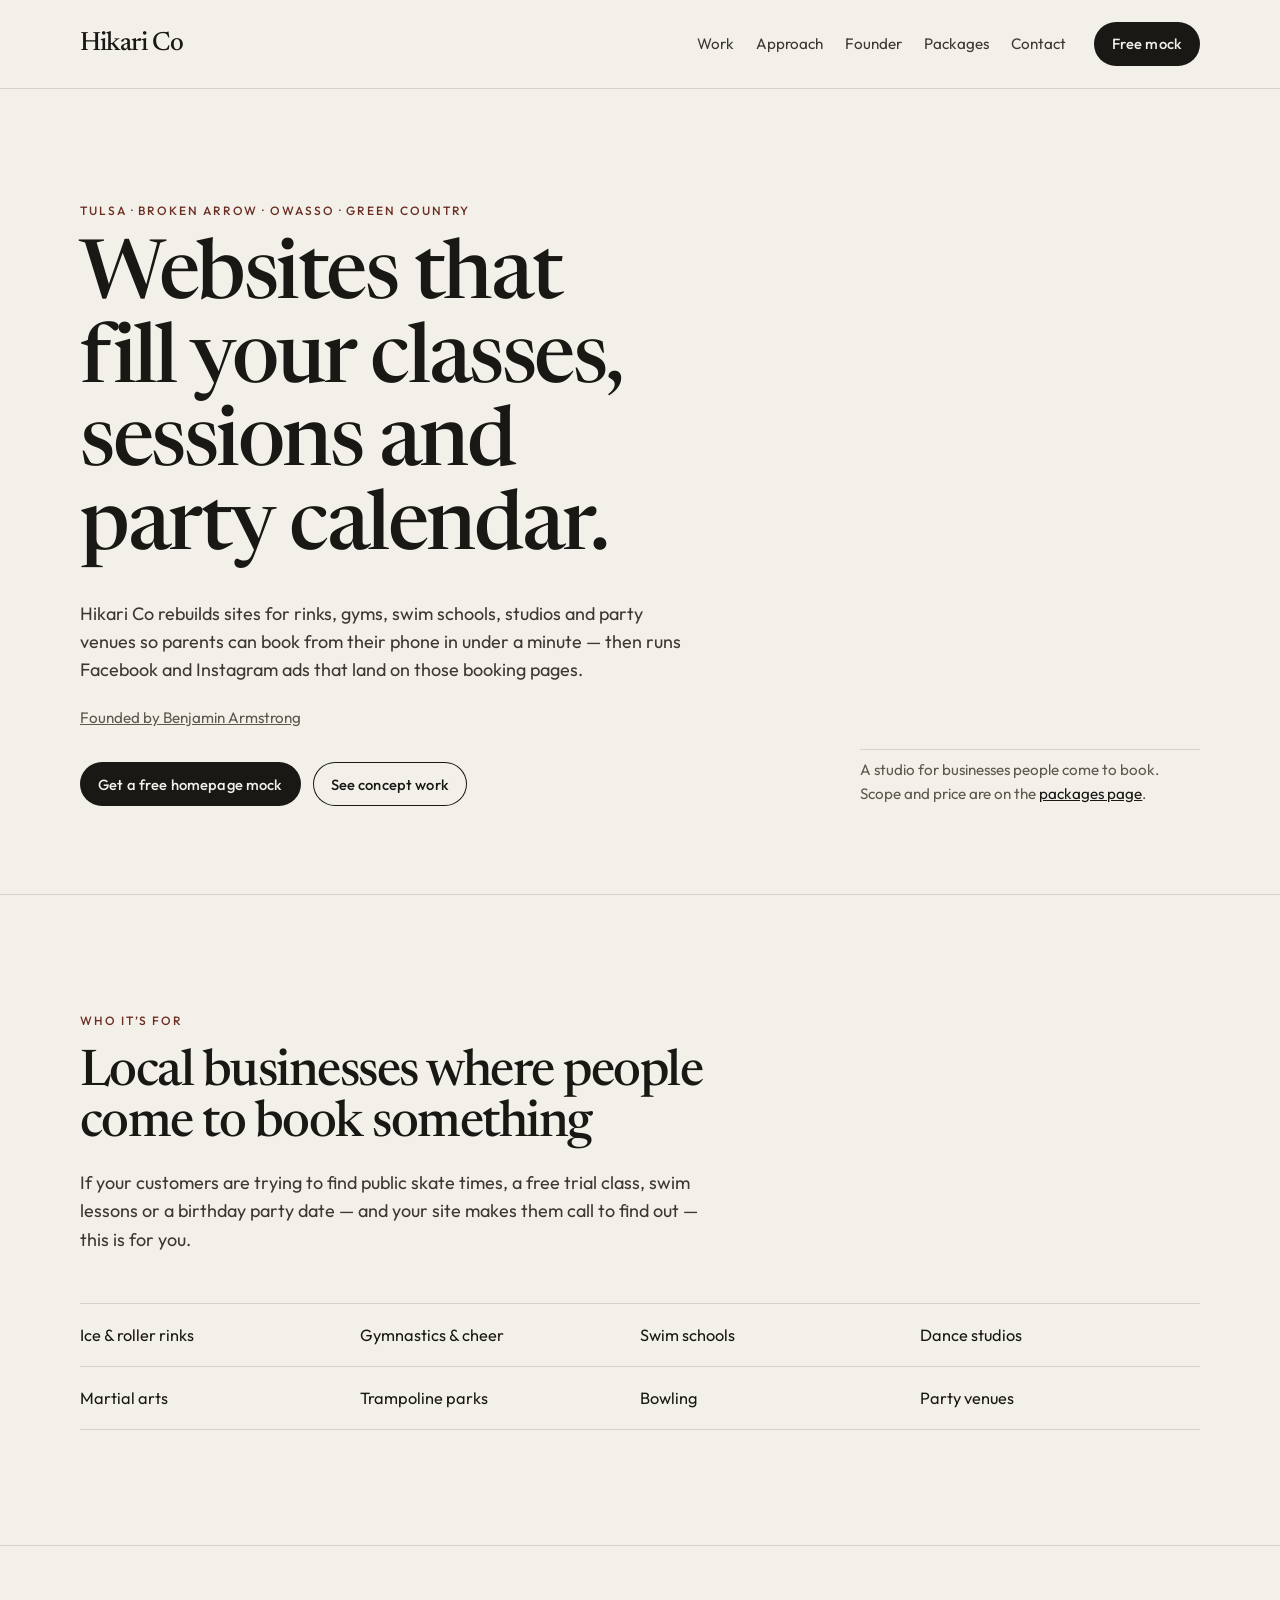
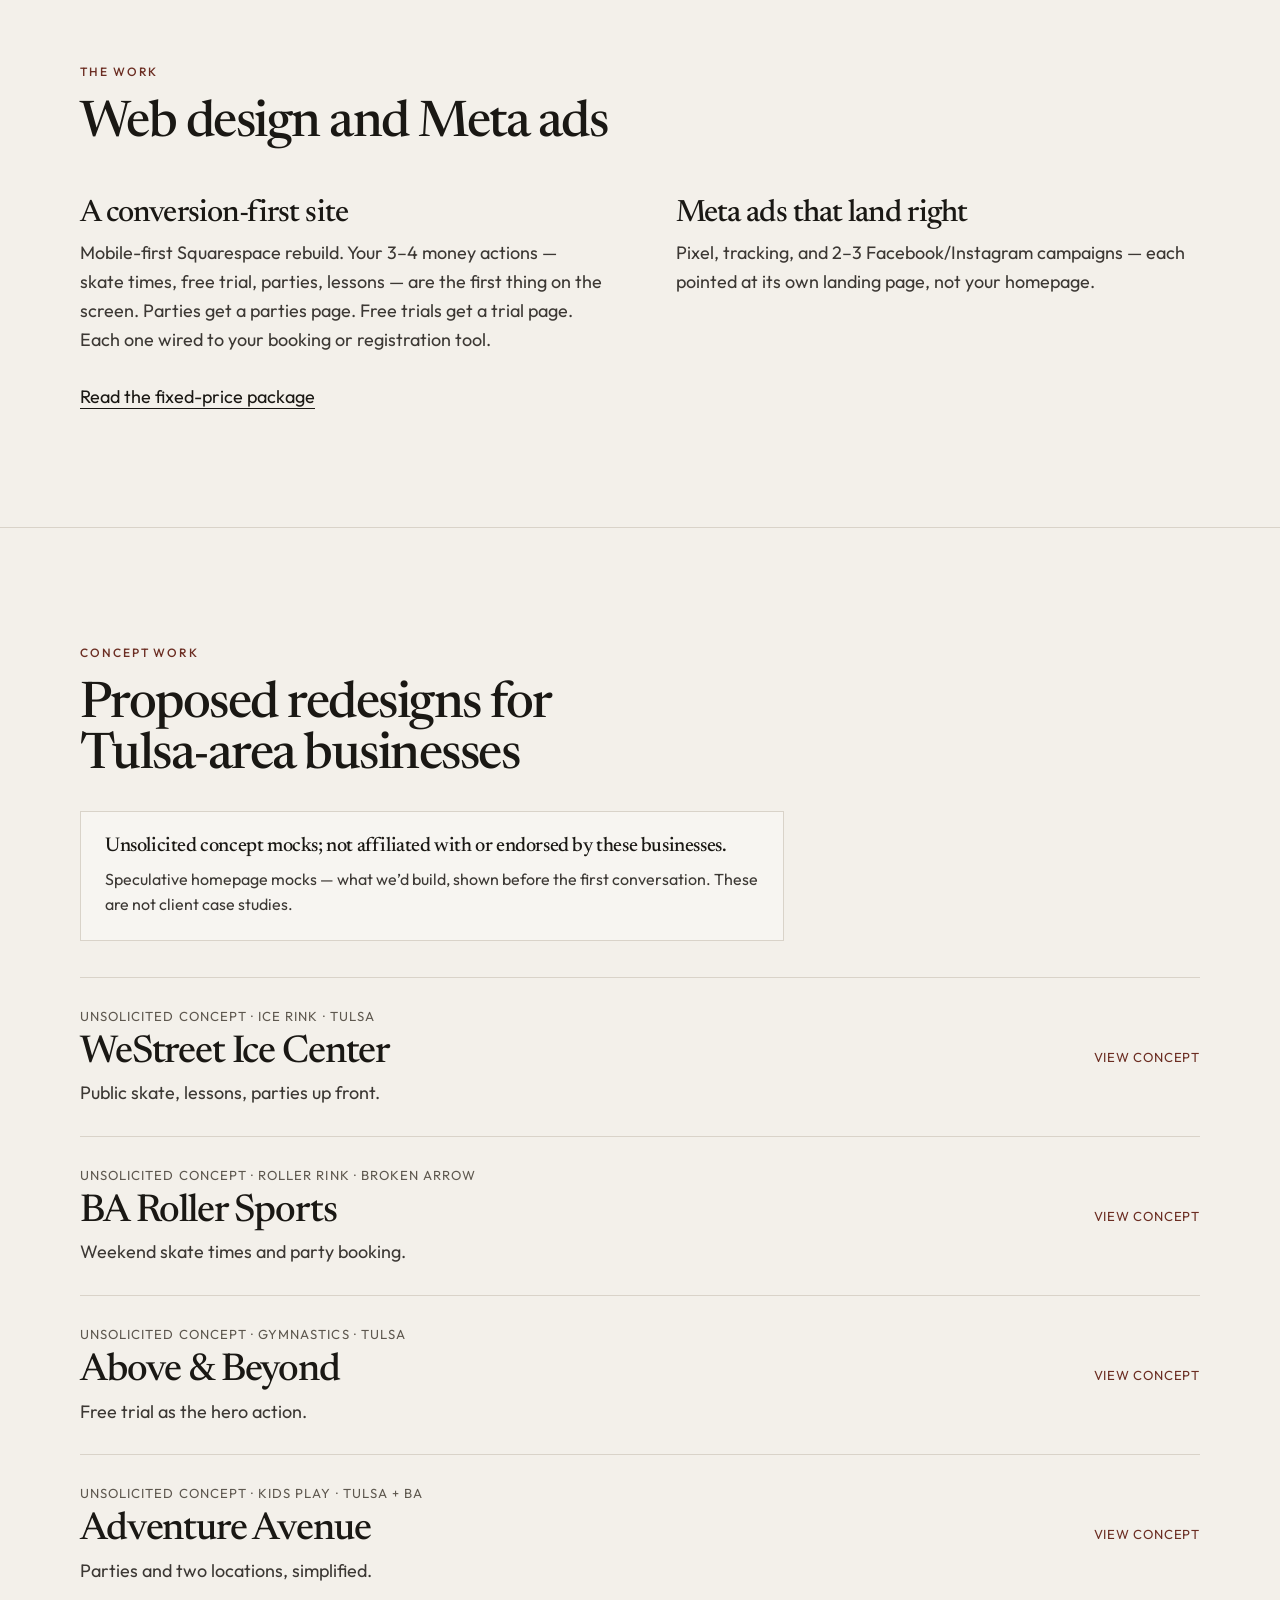
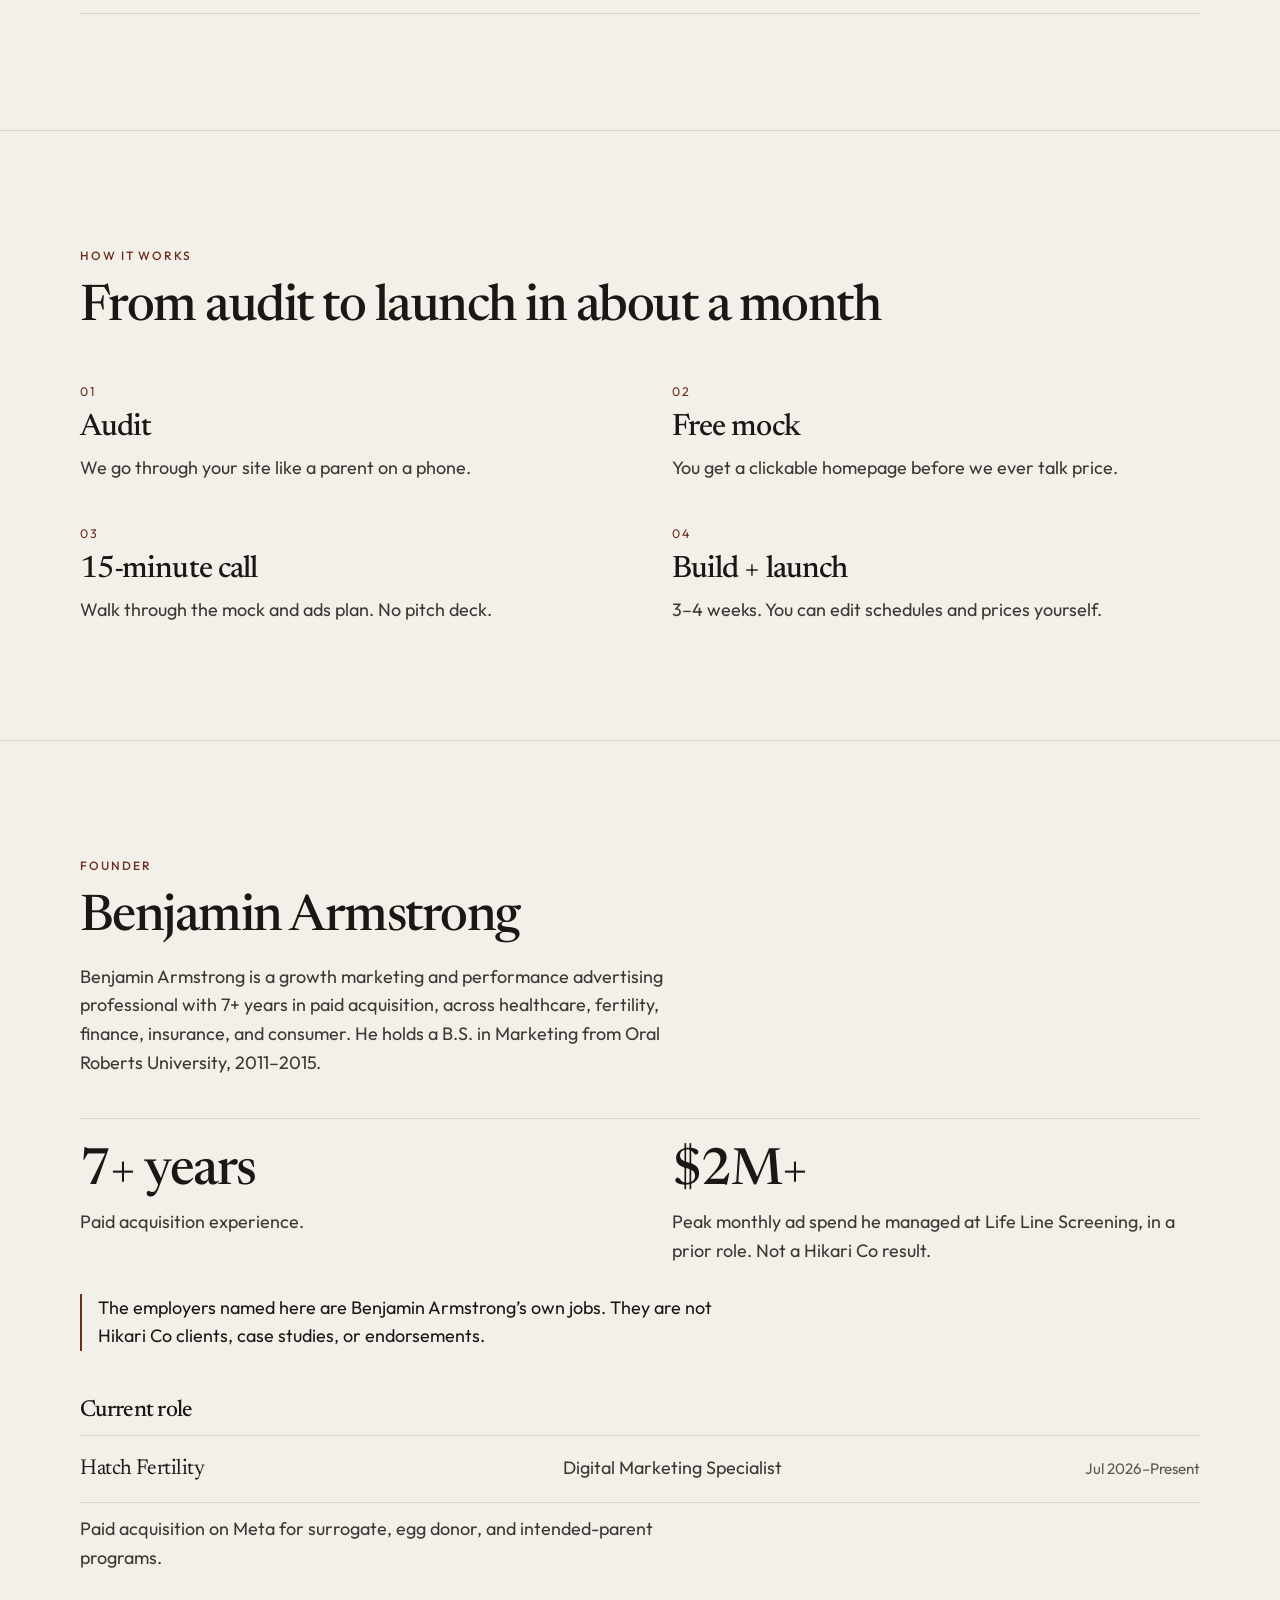
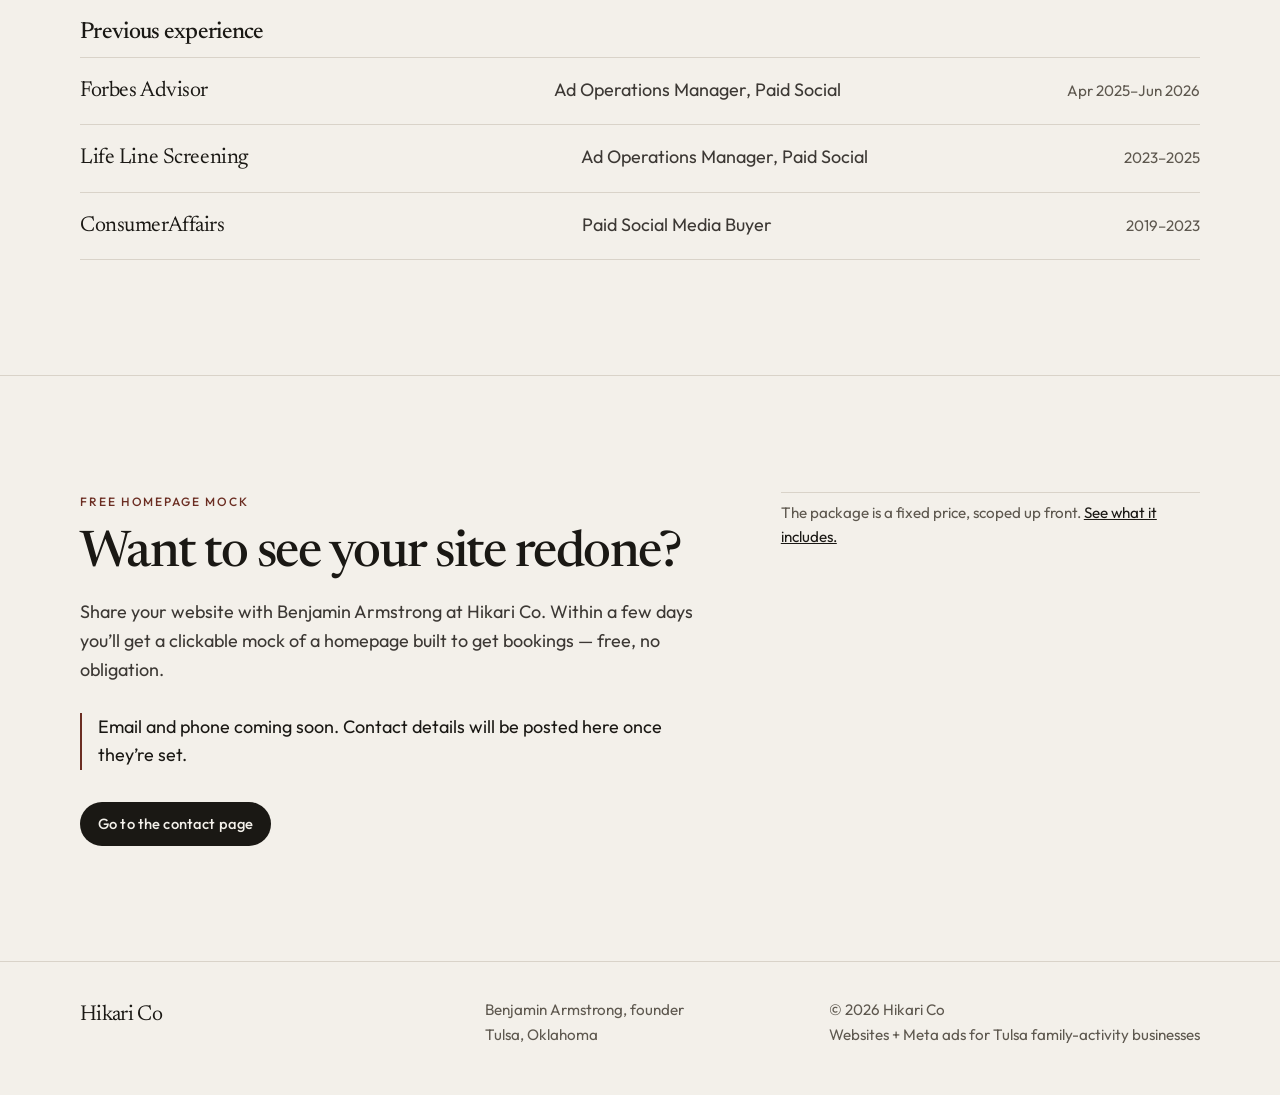
==== index.html @ 86a5db66 "Add a short founder background from Benjamin Armstrong’s own jobs. Show 7+ years in paid acquisition" ====
<!DOCTYPE html>
<html lang="en">
<head>
  <meta charset="utf-8">
  <meta name="viewport" content="width=device-width, initial-scale=1">
  <title>Hikari Co — Websites + Meta ads for Tulsa family-activity businesses</title>
  <meta name="description" content="Hikari Co is Benjamin Armstrong’s Tulsa studio for websites and Meta ads. Booking-first sites for rinks, gyms, studios and party venues, and the campaigns that land on them.">
  <link rel="icon" href="/favicon.svg" type="image/svg+xml">
  <link rel="preconnect" href="https://fonts.googleapis.com">
  <link rel="preconnect" href="https://fonts.gstatic.com" crossorigin>
  <link href="https://fonts.googleapis.com/css2?family=Newsreader:opsz,wght@6..72,500;6..72,600&family=Outfit:wght@400;500&display=swap" rel="stylesheet">
  <link rel="stylesheet" href="/styles.css">
</head>
<body>
  <a class="skip" href="#main">Skip to content</a>
  <header class="site-header">
    <div class="wrap header-bar">
      <a class="wordmark" href="/">Hikari Co</a>
      <nav class="nav" aria-label="Primary">
        <a href="/#work">Work</a>
        <a href="/#approach">Approach</a>
        <a href="/#founder">Founder</a>
        <a href="/packages/">Packages</a>
        <a href="/contact/">Contact</a>
      </nav>
      <a class="btn" href="/contact/">Free mock</a>
    </div>
  </header>
  <main id="main" tabindex="-1">
    <section class="hero">
      <div class="wrap hero-grid">
        <div>
          <p class="eyebrow">Tulsa · Broken Arrow · Owasso · Green Country</p>
          <h1>Websites that fill your classes, sessions and party calendar.</h1>
          <p class="lede">Hikari Co rebuilds sites for rinks, gyms, swim schools, studios and party venues so parents can book from their phone in under a minute — then runs Facebook and Instagram ads that land on those booking pages.</p>
          <p class="by"><a href="#founder">Founded by Benjamin Armstrong</a></p>
          <div class="actions">
            <a class="btn" href="/contact/">Get a free homepage mock</a>
            <a class="btn quiet" href="#work">See concept work</a>
          </div>
        </div>
        <p class="side-note">A studio for businesses people come to book. Scope and price are on the <a href="/packages/">packages page</a>.</p>
      </div>
    </section>

    <section class="block" aria-labelledby="who-title">
      <div class="wrap">
        <p class="eyebrow">Who it’s for</p>
        <h2 id="who-title">Local businesses where people come to book something</h2>
        <p class="intro">If your customers are trying to find public skate times, a free trial class, swim lessons or a birthday party date — and your site makes them call to find out — this is for you.</p>
        <ul class="places">
          <li>Ice &amp; roller rinks</li>
          <li>Gymnastics &amp; cheer</li>
          <li>Swim schools</li>
          <li>Dance studios</li>
          <li>Martial arts</li>
          <li>Trampoline parks</li>
          <li>Bowling</li>
          <li>Party venues</li>
        </ul>
      </div>
    </section>

    <section class="block" aria-labelledby="practice-title">
      <div class="wrap">
        <p class="eyebrow">The work</p>
        <h2 id="practice-title">Web design and Meta ads</h2>
        <div class="pair">
          <article>
            <h3>A conversion-first site</h3>
            <p>Mobile-first Squarespace rebuild. Your 3–4 money actions — skate times, free trial, parties, lessons — are the first thing on the screen. Parties get a parties page. Free trials get a trial page. Each one wired to your booking or registration tool.</p>
          </article>
          <article>
            <h3>Meta ads that land right</h3>
            <p>Pixel, tracking, and 2–3 Facebook/Instagram campaigns — each pointed at its own landing page, not your homepage.</p>
          </article>
        </div>
        <a class="text-link" href="/packages/">Read the fixed-price package</a>
      </div>
    </section>

    <section class="block" id="work" aria-labelledby="work-title">
      <div class="wrap">
        <p class="eyebrow">Concept work</p>
        <h2 id="work-title">Proposed redesigns for Tulsa-area businesses</h2>
        <div class="disclaimer">
          <strong>Unsolicited concept mocks; not affiliated with or endorsed by these businesses.</strong>
          Speculative homepage mocks — what we’d build, shown before the first conversation. These are not client case studies.
        </div>
        <ul class="work-list">
          <li>
            <a class="work-row" href="https://westreet-ice-mock.deed.page/" target="_blank" rel="noopener noreferrer">
              <span class="work-kicker">Unsolicited concept · Ice rink · Tulsa</span>
              <span class="work-name">WeStreet Ice Center</span>
              <span class="work-desc">Public skate, lessons, parties up front.</span>
              <span class="work-go">View concept <span class="sr-only">(opens in a new tab)</span></span>
            </a>
          </li>
          <li>
            <a class="work-row" href="https://tulsa-ba-roller-sports-mock.deed.page/" target="_blank" rel="noopener noreferrer">
              <span class="work-kicker">Unsolicited concept · Roller rink · Broken Arrow</span>
              <span class="work-name">BA Roller Sports</span>
              <span class="work-desc">Weekend skate times and party booking.</span>
              <span class="work-go">View concept <span class="sr-only">(opens in a new tab)</span></span>
            </a>
          </li>
          <li>
            <a class="work-row" href="https://tulsa-above-beyond-gym-mock.deed.page/" target="_blank" rel="noopener noreferrer">
              <span class="work-kicker">Unsolicited concept · Gymnastics · Tulsa</span>
              <span class="work-name">Above &amp; Beyond</span>
              <span class="work-desc">Free trial as the hero action.</span>
              <span class="work-go">View concept <span class="sr-only">(opens in a new tab)</span></span>
            </a>
          </li>
          <li>
            <a class="work-row" href="https://tulsa-adventure-avenue-mock.deed.page/" target="_blank" rel="noopener noreferrer">
              <span class="work-kicker">Unsolicited concept · Kids play · Tulsa + BA</span>
              <span class="work-name">Adventure Avenue</span>
              <span class="work-desc">Parties and two locations, simplified.</span>
              <span class="work-go">View concept <span class="sr-only">(opens in a new tab)</span></span>
            </a>
          </li>
        </ul>
      </div>
    </section>

    <section class="block" id="approach" aria-labelledby="approach-title">
      <div class="wrap">
        <p class="eyebrow">How it works</p>
        <h2 id="approach-title">From audit to launch in about a month</h2>
        <ol class="steps">
          <li>
            <span class="num">01</span>
            <h3>Audit</h3>
            <p>We go through your site like a parent on a phone.</p>
          </li>
          <li>
            <span class="num">02</span>
            <h3>Free mock</h3>
            <p>You get a clickable homepage before we ever talk price.</p>
          </li>
          <li>
            <span class="num">03</span>
            <h3>15-minute call</h3>
            <p>Walk through the mock and ads plan. No pitch deck.</p>
          </li>
          <li>
            <span class="num">04</span>
            <h3>Build + launch</h3>
            <p>3–4 weeks. You can edit schedules and prices yourself.</p>
          </li>
        </ol>
      </div>
    </section>

    <section class="block" id="founder" aria-labelledby="founder-title">
      <div class="wrap">
        <p class="eyebrow">Founder</p>
        <h2 id="founder-title">Benjamin Armstrong</h2>
        <p class="intro">Benjamin Armstrong is a growth marketing and performance advertising professional with 7+ years in paid acquisition, across healthcare, fertility, finance, insurance, and consumer. He holds a B.S. in Marketing from Oral Roberts University, 2011–2015.</p>
        <ul class="creds">
          <li>
            <strong>7+ years</strong>
            <span>Paid acquisition experience.</span>
          </li>
          <li>
            <strong>$2M+</strong>
            <span>Peak monthly ad spend he managed at Life Line Screening, in a prior role. Not a Hikari Co result.</span>
          </li>
        </ul>
        <p class="note">The employers named here are Benjamin Armstrong’s own jobs. They are not Hikari Co clients, case studies, or endorsements.</p>

        <div class="role-group">
          <h3>Current role</h3>
          <ul class="roles">
            <li>
              <p class="role-org">Hatch Fertility</p>
              <p class="role-title">Digital Marketing Specialist</p>
              <p class="when">Jul 2026–Present</p>
            </li>
          </ul>
          <p class="role-scope">Paid acquisition on Meta for surrogate, egg donor, and intended-parent programs.</p>
        </div>

        <div class="role-group">
          <h3>Previous experience</h3>
          <ul class="roles">
            <li>
              <p class="role-org">Forbes Advisor</p>
              <p class="role-title">Ad Operations Manager, Paid Social</p>
              <p class="when">Apr 2025–Jun 2026</p>
            </li>
            <li>
              <p class="role-org">Life Line Screening</p>
              <p class="role-title">Ad Operations Manager, Paid Social</p>
              <p class="when">2023–2025</p>
            </li>
            <li>
              <p class="role-org">ConsumerAffairs</p>
              <p class="role-title">Paid Social Media Buyer</p>
              <p class="when">2019–2023</p>
            </li>
          </ul>
        </div>
      </div>
    </section>

    <section class="block" id="contact" aria-labelledby="contact-title">
      <div class="wrap close-grid">
        <div>
          <p class="eyebrow">Free homepage mock</p>
          <h2 id="contact-title">Want to see your site redone?</h2>
          <p class="intro">Share your website with Benjamin Armstrong at Hikari Co. Within a few days you’ll get a clickable mock of a homepage built to get bookings — free, no obligation.</p>
          <p class="note">Email and phone coming soon. Contact details will be posted here once they’re set.</p>
          <div class="actions">
            <a class="btn" href="/contact/">Go to the contact page</a>
          </div>
        </div>
        <p class="side-note">The package is a fixed price, scoped up front. <a href="/packages/">See what it includes.</a></p>
      </div>
    </section>
  </main>
  <footer class="site-footer">
    <div class="wrap footer-grid">
      <p class="footer-name">Hikari Co</p>
      <p>Benjamin Armstrong, founder<br>Tulsa, Oklahoma</p>
      <p>© 2026 Hikari Co<br>Websites + Meta ads for Tulsa family-activity businesses</p>
    </div>
  </footer>
</body>
</html>
---- styles.css ----
/* Hikari Co — static studio site. Restrained type, paper, and ink. */

:root {
  --paper: #f3f0ea;
  --paper-2: #f7f5f1;
  --ink: #1a1814;
  --soft: #3c3834;
  --mute: #5e584f;
  --line: #d9d3c9;
  --accent: #6b2d22;
  --serif: "Newsreader", "Iowan Old Style", "Palatino Linotype", Palatino, Georgia, serif;
  --sans: "Outfit", "Avenir Next", "Segoe UI", sans-serif;
  --header: 7.5rem;
}

*,
*::before,
*::after {
  box-sizing: border-box;
}

html {
  scroll-behavior: smooth;
}

body {
  margin: 0;
  background: var(--paper);
  color: var(--ink);
  font-family: var(--sans);
  font-size: 18px;
  line-height: 1.6;
  font-weight: 400;
  text-rendering: optimizeLegibility;
  overflow-x: clip;
}

img {
  max-width: 100%;
}

a {
  color: inherit;
}

:focus {
  outline: none;
}

:focus-visible {
  outline: 2px solid var(--accent);
  outline-offset: 3px;
}

::selection {
  background: #e6d5cc;
  color: var(--ink);
}

.skip {
  position: absolute;
  left: 16px;
  top: -48px;
  z-index: 20;
  background: var(--ink);
  color: var(--paper);
  padding: 8px 12px;
  text-decoration: none;
}

.skip:focus {
  top: 12px;
}

.wrap {
  width: min(1120px, calc(100% - 48px));
  margin-inline: auto;
}

.site-header {
  position: sticky;
  top: 0;
  z-index: 5;
  background: var(--paper);
  border-bottom: 1px solid var(--line);
}

.header-bar {
  display: grid;
  grid-template-columns: 1fr auto;
  grid-template-areas:
    "mark cta"
    "nav nav";
  gap: 14px 20px;
  align-items: center;
  min-height: 4.5rem;
  padding-block: 18px 16px;
}

.wordmark {
  grid-area: mark;
  font-family: var(--serif);
  font-size: 1.65rem;
  font-weight: 500;
  letter-spacing: -0.03em;
  line-height: 1;
  text-decoration: none;
  justify-self: start;
}

.nav {
  grid-area: nav;
  display: flex;
  flex-wrap: wrap;
  gap: 8px 22px;
}

.nav a {
  text-decoration: none;
  font-size: 0.95rem;
  color: var(--soft);
}

.nav a:hover,
.nav a[aria-current="page"] {
  color: var(--ink);
}

.nav a[aria-current="page"] {
  text-decoration: underline;
  text-underline-offset: 0.35em;
  text-decoration-thickness: 1px;
}

.header-bar .btn {
  grid-area: cta;
  justify-self: end;
}

.btn {
  display: inline-flex;
  align-items: center;
  justify-content: center;
  min-height: 44px;
  padding: 0 18px;
  background: var(--ink);
  color: var(--paper);
  text-decoration: none;
  border-radius: 999px;
  font-size: 0.92rem;
  font-weight: 500;
  letter-spacing: 0.01em;
  transition: background-color 180ms ease, transform 180ms ease;
}

.btn:hover {
  background: #2c2824;
}

.btn.quiet {
  background: transparent;
  color: var(--ink);
  box-shadow: inset 0 0 0 1px var(--ink);
}

.btn.quiet:hover {
  background: rgba(26, 24, 20, 0.04);
}

.hero {
  padding-block: clamp(64px, 9vw, 112px) clamp(56px, 7vw, 88px);
}

.hero-grid {
  display: grid;
  grid-template-columns: minmax(0, 1.45fr) minmax(240px, 0.7fr);
  gap: clamp(36px, 6vw, 88px);
  align-items: end;
}

.eyebrow {
  margin: 0 0 18px;
  font-size: 0.75rem;
  font-weight: 500;
  letter-spacing: 0.16em;
  text-transform: uppercase;
  color: var(--accent);
}

h1,
h2,
h3 {
  font-family: var(--serif);
  font-weight: 500;
  letter-spacing: -0.03em;
  line-height: 1.02;
  text-wrap: balance;
  margin: 0;
}

h1 {
  font-size: clamp(2.6rem, 6.4vw, 5.15rem);
  max-width: 11em;
}

h2 {
  font-size: clamp(2rem, 4vw, 3.15rem);
  max-width: 16em;
}

h3 {
  font-size: clamp(1.55rem, 2.4vw, 2rem);
  margin-bottom: 10px;
}

.lede,
.dek {
  max-width: 38rem;
  color: var(--soft);
  font-size: 1.125rem;
  line-height: 1.55;
}

.lede {
  margin: 28px 0 0;
}

.by {
  margin: 22px 0 0;
  color: var(--mute);
  font-size: 0.95rem;
}

.actions {
  display: flex;
  flex-wrap: wrap;
  gap: 12px;
  margin-top: 32px;
}

.side-note {
  margin: 0;
  padding-top: 8px;
  border-top: 1px solid var(--line);
  color: var(--mute);
  font-size: 0.95rem;
}

.side-note a {
  color: var(--ink);
}

.block {
  padding-block: clamp(72px, 9vw, 120px);
  border-top: 1px solid var(--line);
}

.intro {
  max-width: 40rem;
  margin-top: 18px;
  color: var(--soft);
}

.places {
  list-style: none;
  padding: 0;
  margin: 48px 0 0;
  display: grid;
  grid-template-columns: repeat(4, minmax(0, 1fr));
  border-top: 1px solid var(--line);
}

.places li {
  margin: 0;
  padding: 18px 20px 18px 0;
  border-bottom: 1px solid var(--line);
  font-size: 1.02rem;
}

.pair {
  display: grid;
  grid-template-columns: 1fr 1fr;
  gap: 48px 72px;
  margin-top: 48px;
}

.pair p,
.steps p,
.scope p,
.work-desc {
  margin: 0;
  color: var(--soft);
  max-width: 38rem;
}

.text-link {
  display: inline-block;
  margin-top: 28px;
  color: var(--ink);
  text-underline-offset: 0.28em;
}

.disclaimer {
  margin: 28px 0 8px;
  padding: 22px 24px;
  max-width: 44rem;
  background: var(--paper-2);
  border: 1px solid var(--line);
  color: var(--soft);
  font-size: 1rem;
}

.disclaimer strong {
  display: block;
  margin-bottom: 8px;
  color: var(--ink);
  font-weight: 500;
  font-family: var(--serif);
  font-size: 1.25rem;
  letter-spacing: -0.02em;
  line-height: 1.25;
}

.work-list {
  list-style: none;
  padding: 0;
  margin: 36px 0 0;
}

.work-row {
  display: grid;
  grid-template-columns: minmax(0, 1fr) auto;
  gap: 6px 32px;
  padding: 28px 0;
  border-top: 1px solid var(--line);
  text-decoration: none;
  color: inherit;
  transition: background-color 180ms ease;
}

.work-list li:last-child .work-row {
  border-bottom: 1px solid var(--line);
}

.work-kicker,
.work-go {
  font-size: 0.82rem;
  letter-spacing: 0.08em;
  text-transform: uppercase;
  color: var(--mute);
}

.work-name {
  font-family: var(--serif);
  font-size: clamp(1.8rem, 3vw, 2.6rem);
  font-weight: 500;
  letter-spacing: -0.03em;
  line-height: 1.05;
  color: var(--ink);
}

.work-desc {
  grid-column: 1;
}

.work-go {
  grid-column: 2;
  grid-row: 1 / span 3;
  align-self: center;
  color: var(--accent);
  letter-spacing: 0.06em;
  transition: transform 180ms ease;
}

.work-row:hover .work-go {
  transform: translateX(4px);
}

.steps,
.scope {
  list-style: none;
  padding: 0;
  margin: 48px 0 0;
}

.steps {
  display: grid;
  grid-template-columns: 1fr 1fr;
  gap: 42px 64px;
}

.num {
  display: block;
  margin-bottom: 10px;
  font-size: 0.78rem;
  letter-spacing: 0.14em;
  color: var(--accent);
}

.close-grid,
.split {
  display: grid;
  grid-template-columns: minmax(0, 1.2fr) minmax(240px, 0.8fr);
  gap: 40px 72px;
  align-items: start;
}

.note {
  margin: 28px 0 0;
  padding-left: 16px;
  border-left: 2px solid var(--accent);
  max-width: 40rem;
  color: var(--ink);
}

.creds {
  list-style: none;
  display: grid;
  grid-template-columns: 1fr 1fr;
  gap: 28px 64px;
  margin: 40px 0 0;
  padding: 28px 0 0;
  border-top: 1px solid var(--line);
}

.creds strong {
  display: block;
  font-family: var(--serif);
  font-weight: 500;
  font-size: clamp(2.4rem, 4vw, 3.4rem);
  letter-spacing: -0.03em;
  line-height: 1;
}

.creds span {
  display: block;
  margin-top: 10px;
  max-width: 34rem;
  color: var(--soft);
}

.role-group {
  margin-top: 48px;
}

.role-group h3 {
  font-size: 1.45rem;
}

.roles {
  list-style: none;
  margin: 12px 0 0;
  padding: 0;
}

.roles li {
  display: grid;
  grid-template-columns: minmax(0, 1.15fr) minmax(0, 1.25fr) auto;
  gap: 4px 28px;
  align-items: baseline;
  padding: 16px 0;
  border-bottom: 1px solid var(--line);
}

.roles li:first-child {
  border-top: 1px solid var(--line);
}

.role-org,
.role-title,
.when,
.role-scope {
  margin: 0;
}

.role-org {
  font-family: var(--serif);
  font-size: 1.35rem;
  letter-spacing: -0.02em;
}

.role-title {
  color: var(--soft);
}

.when {
  color: var(--mute);
  font-size: 0.95rem;
  text-align: right;
}

.role-scope {
  margin-top: 12px;
  max-width: 40rem;
  color: var(--soft);
}

.price {
  margin: 28px 0 0;
  font-family: var(--serif);
  font-weight: 500;
  font-size: clamp(2.35rem, 6.5vw, 4.75rem);
  letter-spacing: -0.045em;
  line-height: 0.95;
}

.price-follow {
  margin-top: 36px;
}

.included {
  list-style: none;
  padding: 0;
  margin: 8px 0 0;
  border-top: 1px solid var(--line);
}

.included li {
  padding: 16px 0;
  border-bottom: 1px solid var(--line);
  color: var(--soft);
}

.scope li + li {
  margin-top: 36px;
  padding-top: 36px;
  border-top: 1px solid var(--line);
}

.next-links {
  list-style: none;
  padding: 0;
  margin: 12px 0 0;
  border-top: 1px solid var(--line);
}

.next-links a {
  display: flex;
  justify-content: space-between;
  gap: 16px;
  padding: 18px 0;
  border-bottom: 1px solid var(--line);
  text-decoration: none;
  font-family: var(--serif);
  font-size: 1.45rem;
  letter-spacing: -0.02em;
}

.next-links a span {
  font-family: var(--sans);
  font-size: 0.78rem;
  letter-spacing: 0.12em;
  text-transform: uppercase;
  color: var(--accent);
  align-self: center;
}

.site-footer {
  border-top: 1px solid var(--line);
  padding-block: 36px 48px;
  color: var(--mute);
  font-size: 0.95rem;
}

.footer-grid {
  display: grid;
  grid-template-columns: 1.2fr 1fr auto;
  gap: 24px 40px;
  align-items: start;
}

.footer-grid p {
  margin: 0;
}

.footer-name {
  font-family: var(--serif);
  color: var(--ink);
  font-size: 1.35rem;
  letter-spacing: -0.03em;
}

.sr-only {
  position: absolute;
  width: 1px;
  height: 1px;
  padding: 0;
  margin: -1px;
  overflow: hidden;
  clip: rect(0, 0, 0, 0);
  white-space: nowrap;
  border: 0;
}

main:focus {
  outline: none;
}

[id] {
  scroll-margin-top: 8.5rem;
}

@media (min-width: 860px) {
  .header-bar {
    grid-template-columns: auto 1fr auto;
    grid-template-areas: "mark nav cta";
    padding-block: 22px;
  }

  .nav {
    justify-content: flex-end;
    margin-right: 8px;
  }
}

@media (max-width: 859px) {
  .hero-grid,
  .pair,
  .steps,
  .close-grid,
  .split,
  .footer-grid,
  .places,
  .creds {
    grid-template-columns: 1fr;
  }

  .places {
    grid-template-columns: 1fr 1fr;
  }

  .footer-grid {
    gap: 18px;
  }
}

@media (max-width: 640px) {
  .wrap {
    width: min(1120px, calc(100% - 36px));
  }

  .work-row {
    grid-template-columns: 1fr;
  }

  .work-go {
    grid-column: 1;
    grid-row: auto;
    margin-top: 8px;
  }

  .work-row:hover .work-go {
    transform: none;
  }

  .roles li {
    grid-template-columns: 1fr;
  }

  .when {
    text-align: left;
  }
}

@media (max-width: 420px) {
  .places {
    grid-template-columns: 1fr;
  }
}

@media (prefers-reduced-motion: reduce) {
  html {
    scroll-behavior: auto;
  }

  *,
  *::before,
  *::after {
    animation: none !important;
    transition: none !important;
    scroll-behavior: auto !important;
  }
}

@keyframes rise {
  from {
    transform: translateY(8px);
  }
  to {
    transform: none;
  }
}

.hero h1,
.hero .lede,
.hero .actions {
  animation: rise 700ms ease both;
}

.hero .lede {
  animation-delay: 80ms;
}

.hero .actions {
  animation-delay: 150ms;
}
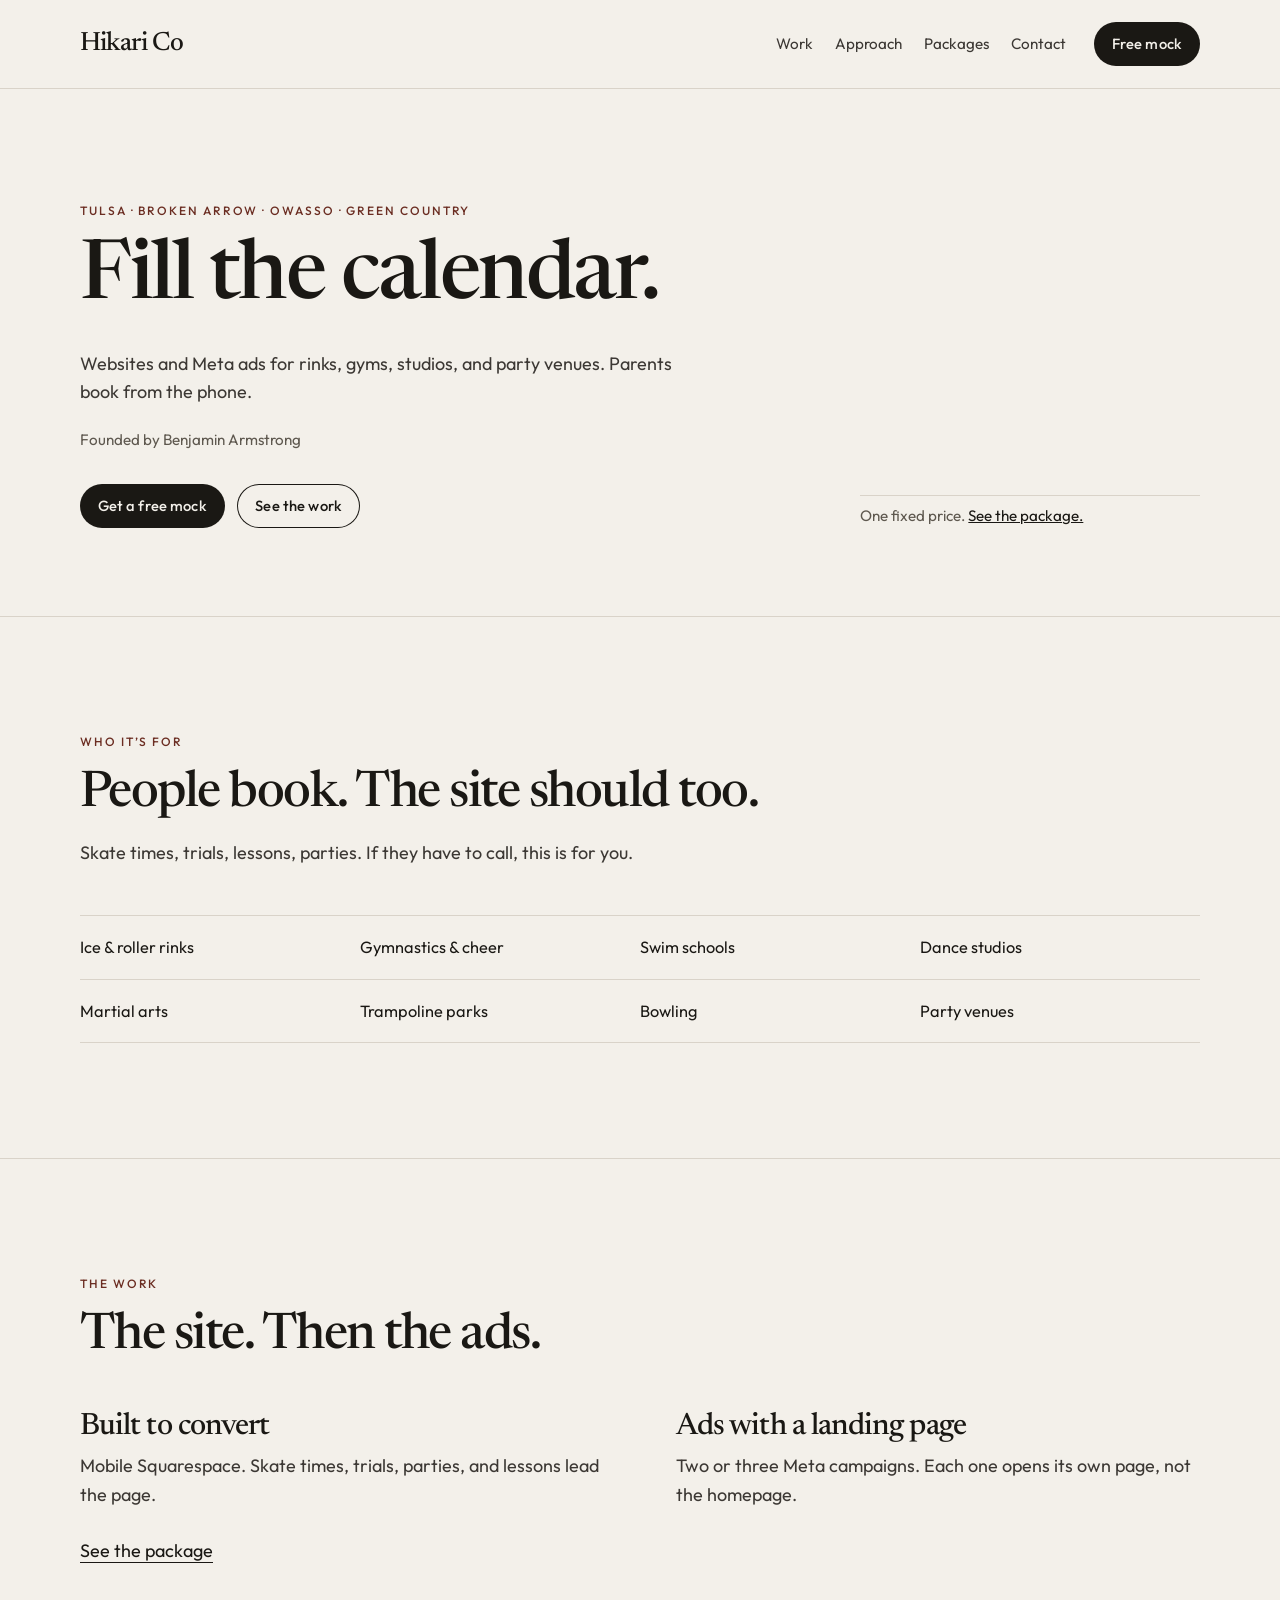
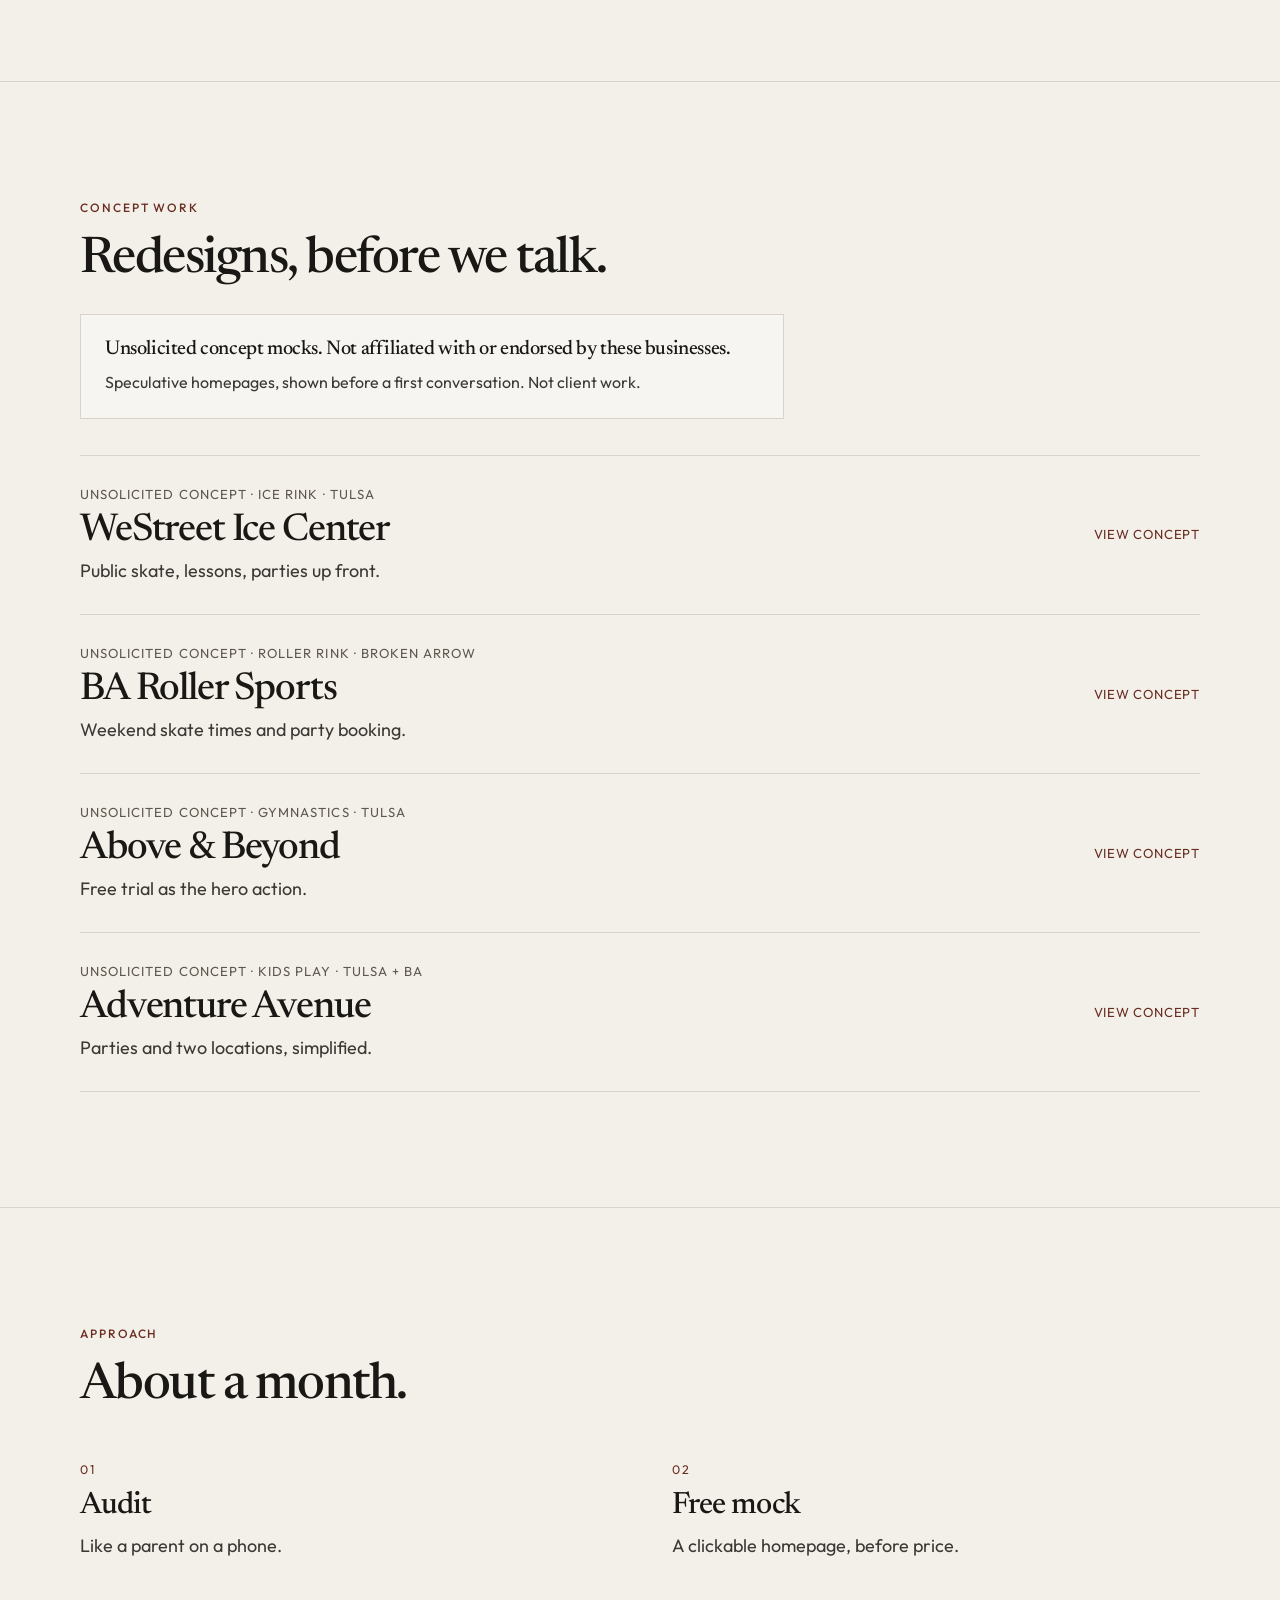
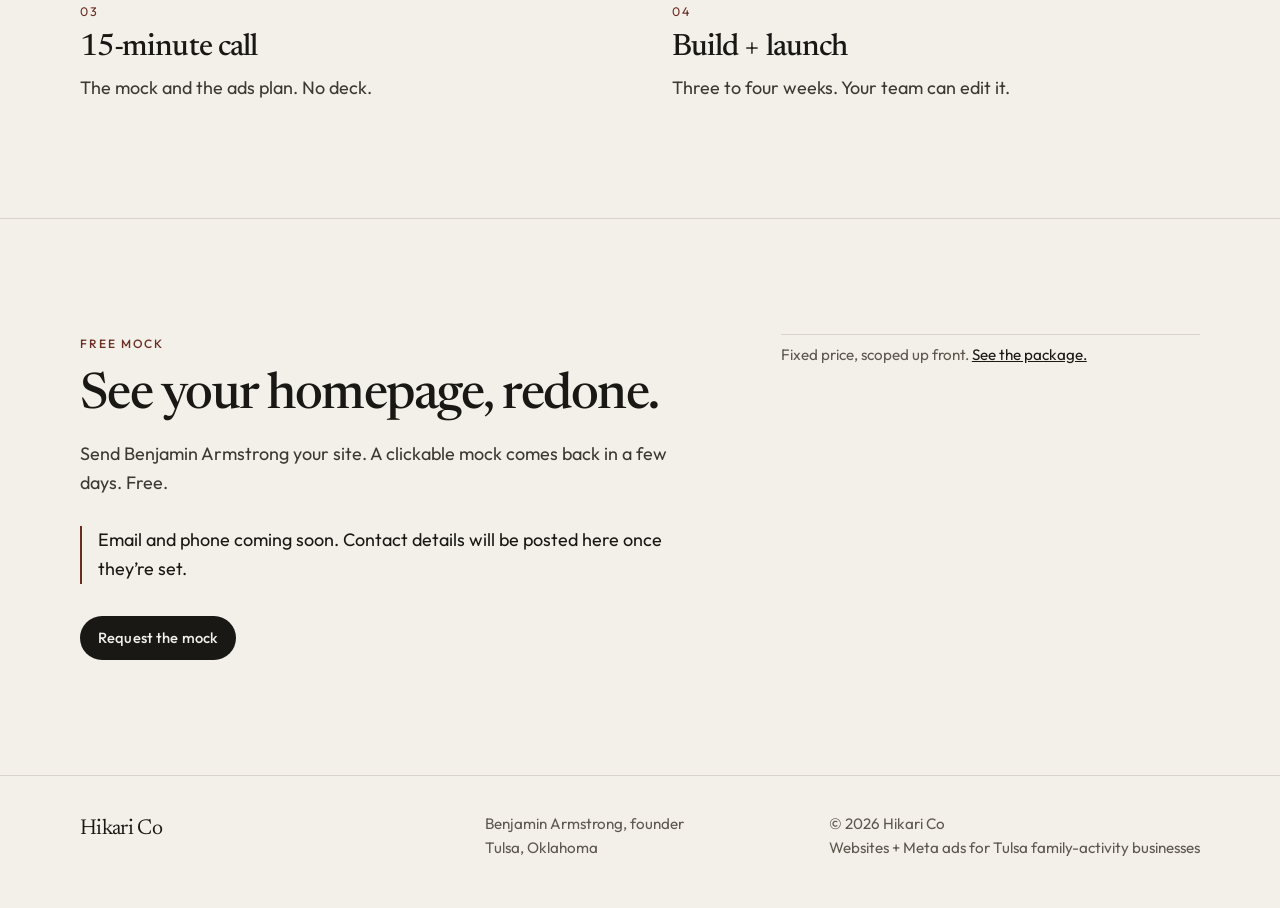
==== commit d787ae4f: "Shorten the site copy into agency headlines. Keep the pages, price, concept-mock disclaimer, and con" ====
--- a/index.html
+++ b/index.html
@@ -4,7 +4,7 @@
   <meta charset="utf-8">
   <meta name="viewport" content="width=device-width, initial-scale=1">
   <title>Hikari Co — Websites + Meta ads for Tulsa family-activity businesses</title>
-  <meta name="description" content="Hikari Co is Benjamin Armstrong’s Tulsa studio for websites and Meta ads. Booking-first sites for rinks, gyms, studios and party venues, and the campaigns that land on them.">
+  <meta name="description" content="Websites and Meta ads for Tulsa rinks, gyms, studios, and party venues. One fixed-price package.">
   <link rel="icon" href="/favicon.svg" type="image/svg+xml">
   <link rel="preconnect" href="https://fonts.googleapis.com">
   <link rel="preconnect" href="https://fonts.gstatic.com" crossorigin>
@@ -19,7 +19,6 @@
       <nav class="nav" aria-label="Primary">
         <a href="/#work">Work</a>
         <a href="/#approach">Approach</a>
-        <a href="/#founder">Founder</a>
         <a href="/packages/">Packages</a>
         <a href="/contact/">Contact</a>
       </nav>
@@ -31,23 +30,23 @@
       <div class="wrap hero-grid">
         <div>
           <p class="eyebrow">Tulsa · Broken Arrow · Owasso · Green Country</p>
-          <h1>Websites that fill your classes, sessions and party calendar.</h1>
-          <p class="lede">Hikari Co rebuilds sites for rinks, gyms, swim schools, studios and party venues so parents can book from their phone in under a minute — then runs Facebook and Instagram ads that land on those booking pages.</p>
-          <p class="by"><a href="#founder">Founded by Benjamin Armstrong</a></p>
+          <h1>Fill the calendar.</h1>
+          <p class="lede">Websites and Meta ads for rinks, gyms, studios, and party venues. Parents book from the phone.</p>
+          <p class="by">Founded by Benjamin Armstrong</p>
           <div class="actions">
-            <a class="btn" href="/contact/">Get a free homepage mock</a>
-            <a class="btn quiet" href="#work">See concept work</a>
+            <a class="btn" href="/contact/">Get a free mock</a>
+            <a class="btn quiet" href="#work">See the work</a>
           </div>
         </div>
-        <p class="side-note">A studio for businesses people come to book. Scope and price are on the <a href="/packages/">packages page</a>.</p>
+        <p class="side-note">One fixed price. <a href="/packages/">See the package.</a></p>
       </div>
     </section>
 
     <section class="block" aria-labelledby="who-title">
       <div class="wrap">
         <p class="eyebrow">Who it’s for</p>
-        <h2 id="who-title">Local businesses where people come to book something</h2>
-        <p class="intro">If your customers are trying to find public skate times, a free trial class, swim lessons or a birthday party date — and your site makes them call to find out — this is for you.</p>
+        <h2 id="who-title">People book. The site should too.</h2>
+        <p class="intro">Skate times, trials, lessons, parties. If they have to call, this is for you.</p>
         <ul class="places">
           <li>Ice &amp; roller rinks</li>
           <li>Gymnastics &amp; cheer</li>
@@ -64,28 +63,28 @@
     <section class="block" aria-labelledby="practice-title">
       <div class="wrap">
         <p class="eyebrow">The work</p>
-        <h2 id="practice-title">Web design and Meta ads</h2>
+        <h2 id="practice-title">The site. Then the ads.</h2>
         <div class="pair">
           <article>
-            <h3>A conversion-first site</h3>
-            <p>Mobile-first Squarespace rebuild. Your 3–4 money actions — skate times, free trial, parties, lessons — are the first thing on the screen. Parties get a parties page. Free trials get a trial page. Each one wired to your booking or registration tool.</p>
+            <h3>Built to convert</h3>
+            <p>Mobile Squarespace. Skate times, trials, parties, and lessons lead the page.</p>
           </article>
           <article>
-            <h3>Meta ads that land right</h3>
-            <p>Pixel, tracking, and 2–3 Facebook/Instagram campaigns — each pointed at its own landing page, not your homepage.</p>
+            <h3>Ads with a landing page</h3>
+            <p>Two or three Meta campaigns. Each one opens its own page, not the homepage.</p>
           </article>
         </div>
-        <a class="text-link" href="/packages/">Read the fixed-price package</a>
+        <a class="text-link" href="/packages/">See the package</a>
       </div>
     </section>
 
     <section class="block" id="work" aria-labelledby="work-title">
       <div class="wrap">
         <p class="eyebrow">Concept work</p>
-        <h2 id="work-title">Proposed redesigns for Tulsa-area businesses</h2>
+        <h2 id="work-title">Redesigns, before we talk.</h2>
         <div class="disclaimer">
-          <strong>Unsolicited concept mocks; not affiliated with or endorsed by these businesses.</strong>
-          Speculative homepage mocks — what we’d build, shown before the first conversation. These are not client case studies.
+          <strong>Unsolicited concept mocks. Not affiliated with or endorsed by these businesses.</strong>
+          Speculative homepages, shown before a first conversation. Not client work.
         </div>
         <ul class="work-list">
           <li>
@@ -126,97 +125,45 @@
 
     <section class="block" id="approach" aria-labelledby="approach-title">
       <div class="wrap">
-        <p class="eyebrow">How it works</p>
-        <h2 id="approach-title">From audit to launch in about a month</h2>
+        <p class="eyebrow">Approach</p>
+        <h2 id="approach-title">About a month.</h2>
         <ol class="steps">
           <li>
             <span class="num">01</span>
             <h3>Audit</h3>
-            <p>We go through your site like a parent on a phone.</p>
+            <p>Like a parent on a phone.</p>
           </li>
           <li>
             <span class="num">02</span>
             <h3>Free mock</h3>
-            <p>You get a clickable homepage before we ever talk price.</p>
+            <p>A clickable homepage, before price.</p>
           </li>
           <li>
             <span class="num">03</span>
             <h3>15-minute call</h3>
-            <p>Walk through the mock and ads plan. No pitch deck.</p>
+            <p>The mock and the ads plan. No deck.</p>
           </li>
           <li>
             <span class="num">04</span>
             <h3>Build + launch</h3>
-            <p>3–4 weeks. You can edit schedules and prices yourself.</p>
+            <p>Three to four weeks. Your team can edit it.</p>
           </li>
         </ol>
-      </div>
-    </section>
-
-    <section class="block" id="founder" aria-labelledby="founder-title">
-      <div class="wrap">
-        <p class="eyebrow">Founder</p>
-        <h2 id="founder-title">Benjamin Armstrong</h2>
-        <p class="intro">Benjamin Armstrong is a growth marketing and performance advertising professional with 7+ years in paid acquisition, across healthcare, fertility, finance, insurance, and consumer. He holds a B.S. in Marketing from Oral Roberts University, 2011–2015.</p>
-        <ul class="creds">
-          <li>
-            <strong>7+ years</strong>
-            <span>Paid acquisition experience.</span>
-          </li>
-          <li>
-            <strong>$2M+</strong>
-            <span>Peak monthly ad spend he managed at Life Line Screening, in a prior role. Not a Hikari Co result.</span>
-          </li>
-        </ul>
-        <p class="note">The employers named here are Benjamin Armstrong’s own jobs. They are not Hikari Co clients, case studies, or endorsements.</p>
-
-        <div class="role-group">
-          <h3>Current role</h3>
-          <ul class="roles">
-            <li>
-              <p class="role-org">Hatch Fertility</p>
-              <p class="role-title">Digital Marketing Specialist</p>
-              <p class="when">Jul 2026–Present</p>
-            </li>
-          </ul>
-          <p class="role-scope">Paid acquisition on Meta for surrogate, egg donor, and intended-parent programs.</p>
-        </div>
-
-        <div class="role-group">
-          <h3>Previous experience</h3>
-          <ul class="roles">
-            <li>
-              <p class="role-org">Forbes Advisor</p>
-              <p class="role-title">Ad Operations Manager, Paid Social</p>
-              <p class="when">Apr 2025–Jun 2026</p>
-            </li>
-            <li>
-              <p class="role-org">Life Line Screening</p>
-              <p class="role-title">Ad Operations Manager, Paid Social</p>
-              <p class="when">2023–2025</p>
-            </li>
-            <li>
-              <p class="role-org">ConsumerAffairs</p>
-              <p class="role-title">Paid Social Media Buyer</p>
-              <p class="when">2019–2023</p>
-            </li>
-          </ul>
-        </div>
       </div>
     </section>
 
     <section class="block" id="contact" aria-labelledby="contact-title">
       <div class="wrap close-grid">
         <div>
-          <p class="eyebrow">Free homepage mock</p>
-          <h2 id="contact-title">Want to see your site redone?</h2>
-          <p class="intro">Share your website with Benjamin Armstrong at Hikari Co. Within a few days you’ll get a clickable mock of a homepage built to get bookings — free, no obligation.</p>
+          <p class="eyebrow">Free mock</p>
+          <h2 id="contact-title">See your homepage, redone.</h2>
+          <p class="intro">Send Benjamin Armstrong your site. A clickable mock comes back in a few days. Free.</p>
           <p class="note">Email and phone coming soon. Contact details will be posted here once they’re set.</p>
           <div class="actions">
-            <a class="btn" href="/contact/">Go to the contact page</a>
+            <a class="btn" href="/contact/">Request the mock</a>
           </div>
         </div>
-        <p class="side-note">The package is a fixed price, scoped up front. <a href="/packages/">See what it includes.</a></p>
+        <p class="side-note">Fixed price, scoped up front. <a href="/packages/">See the package.</a></p>
       </div>
     </section>
   </main>
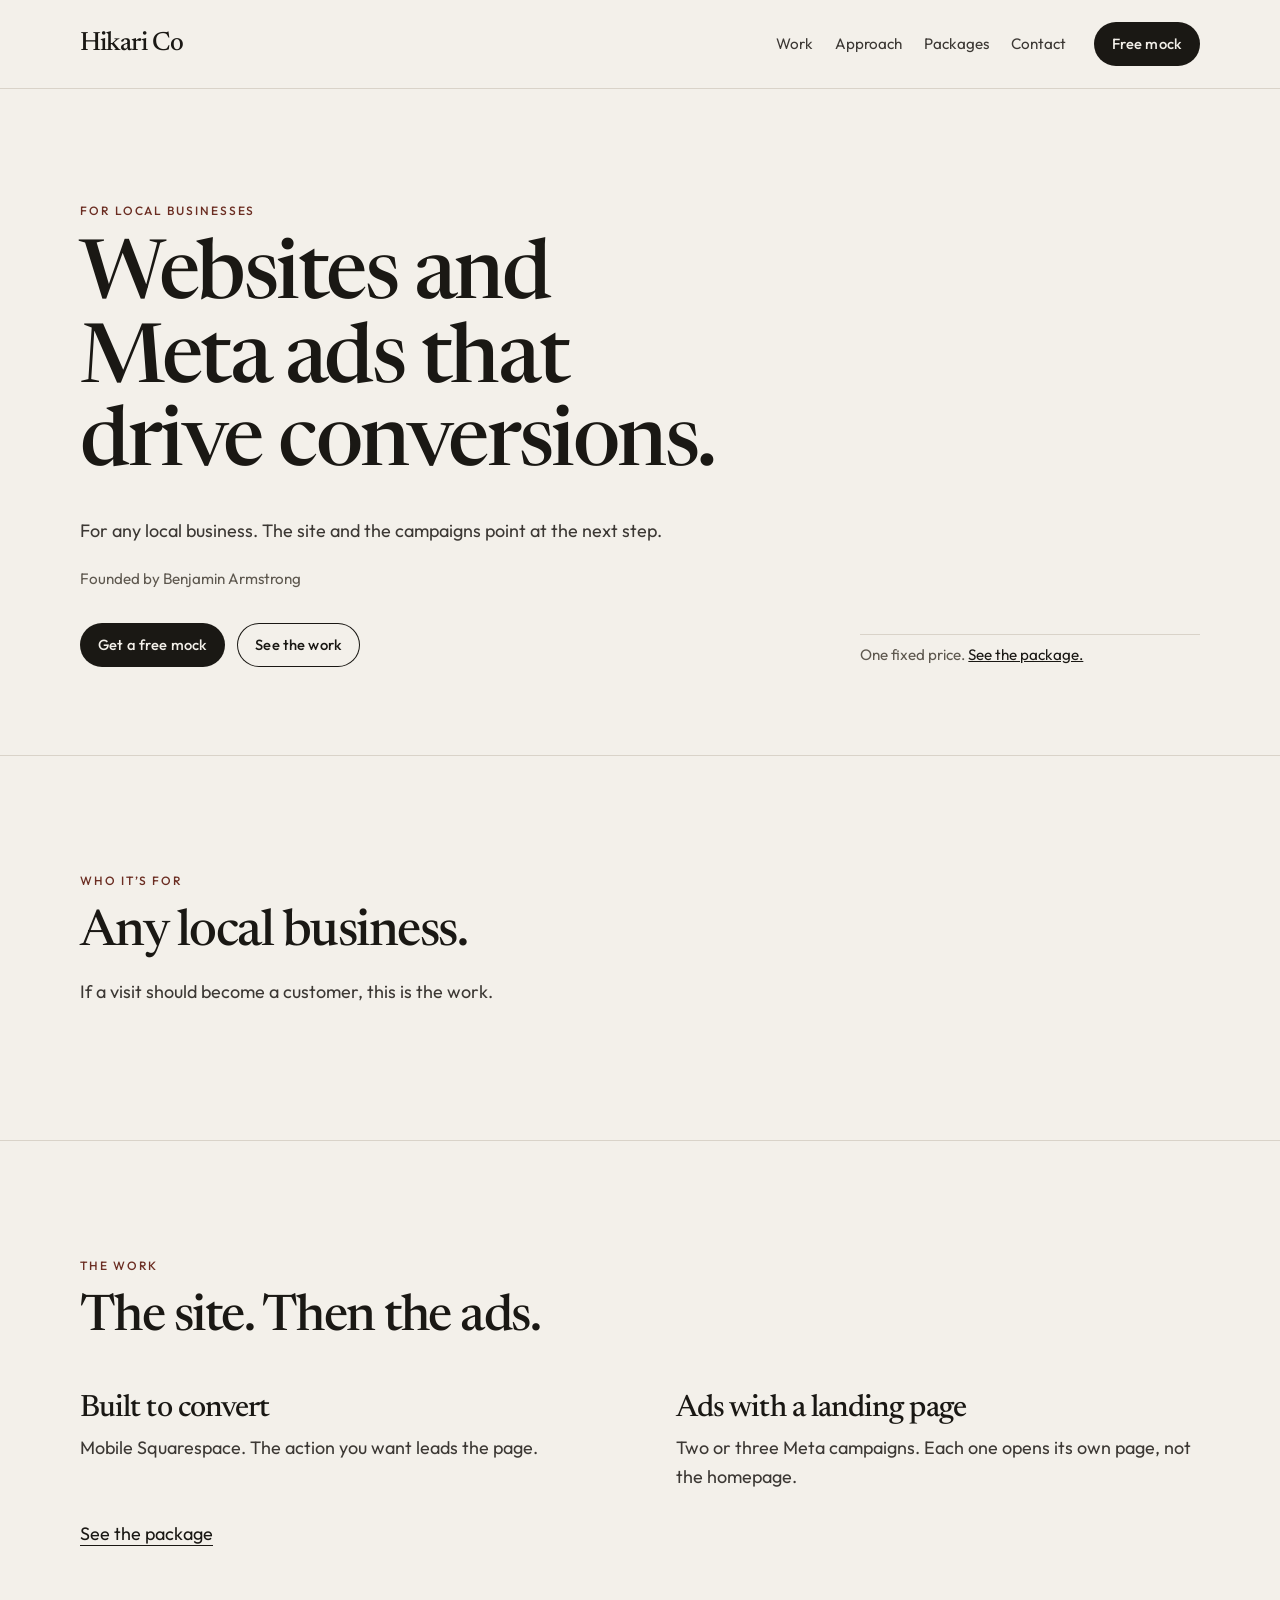
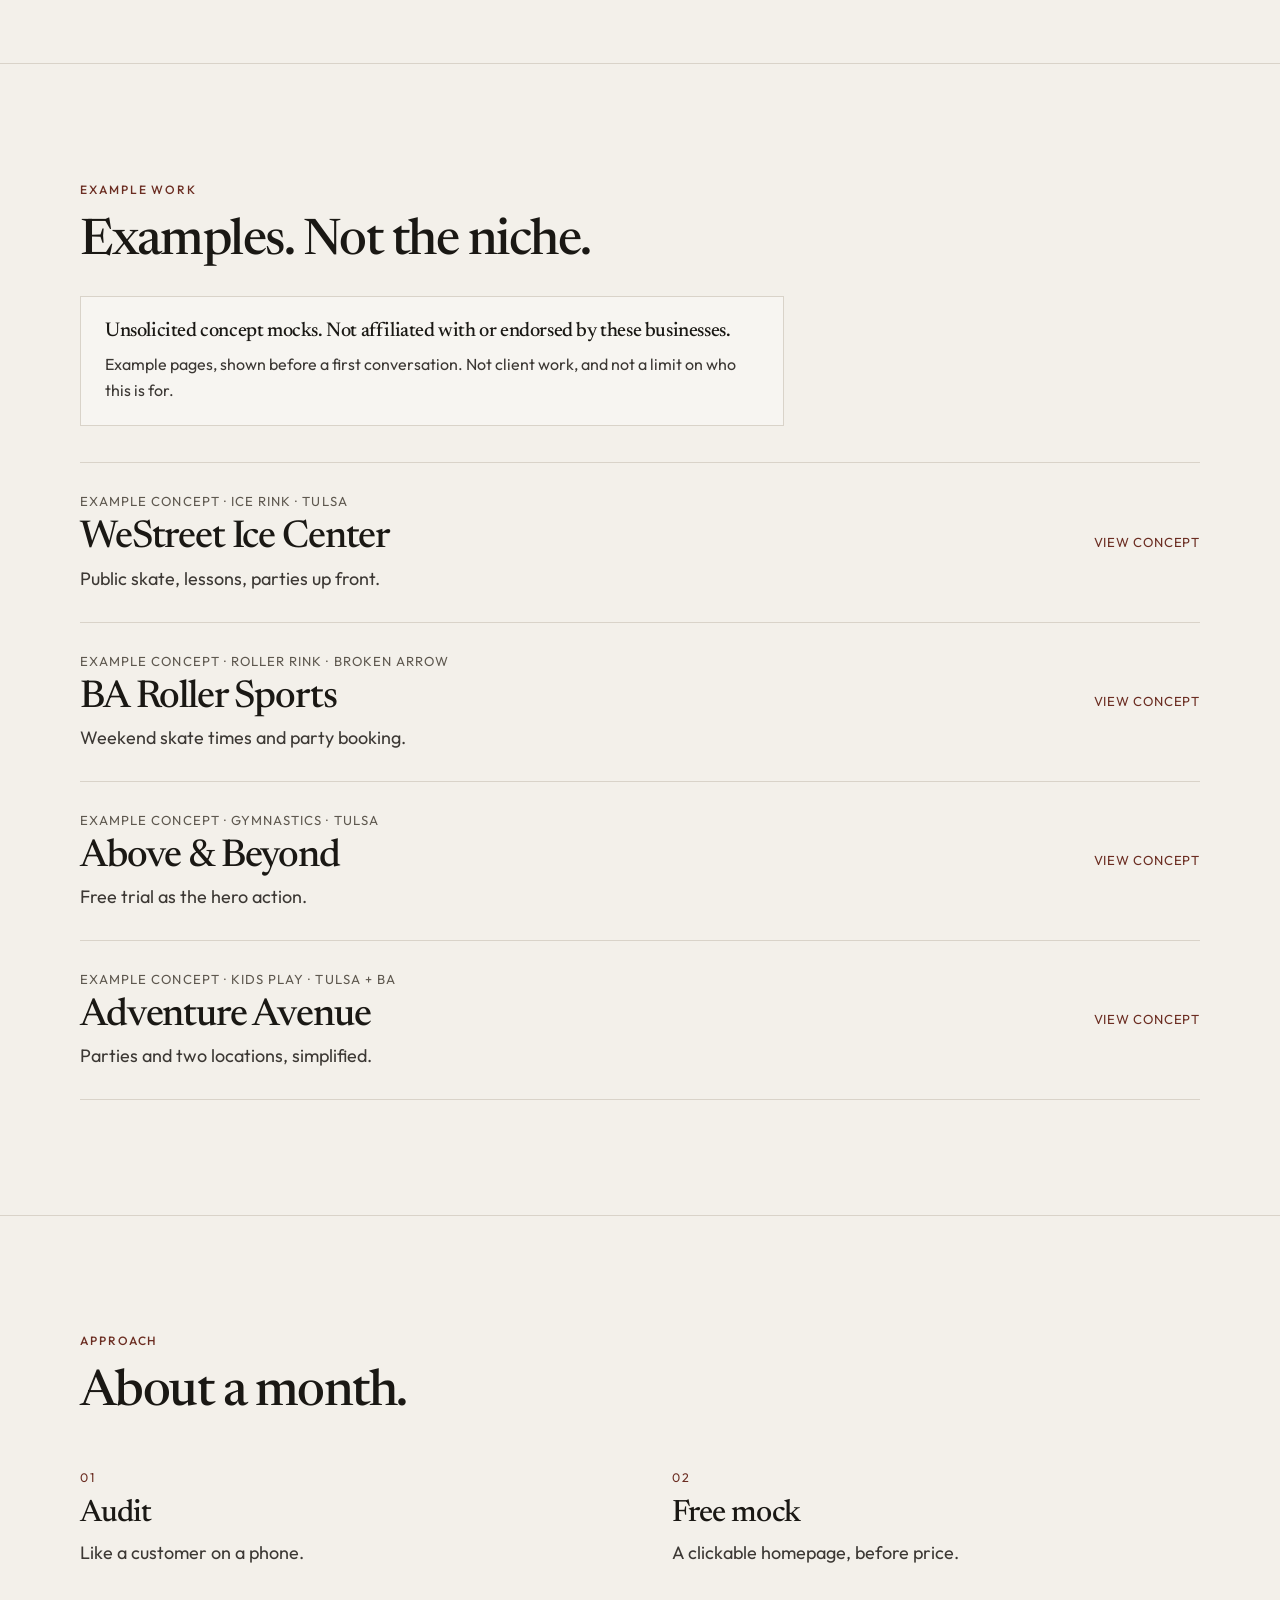
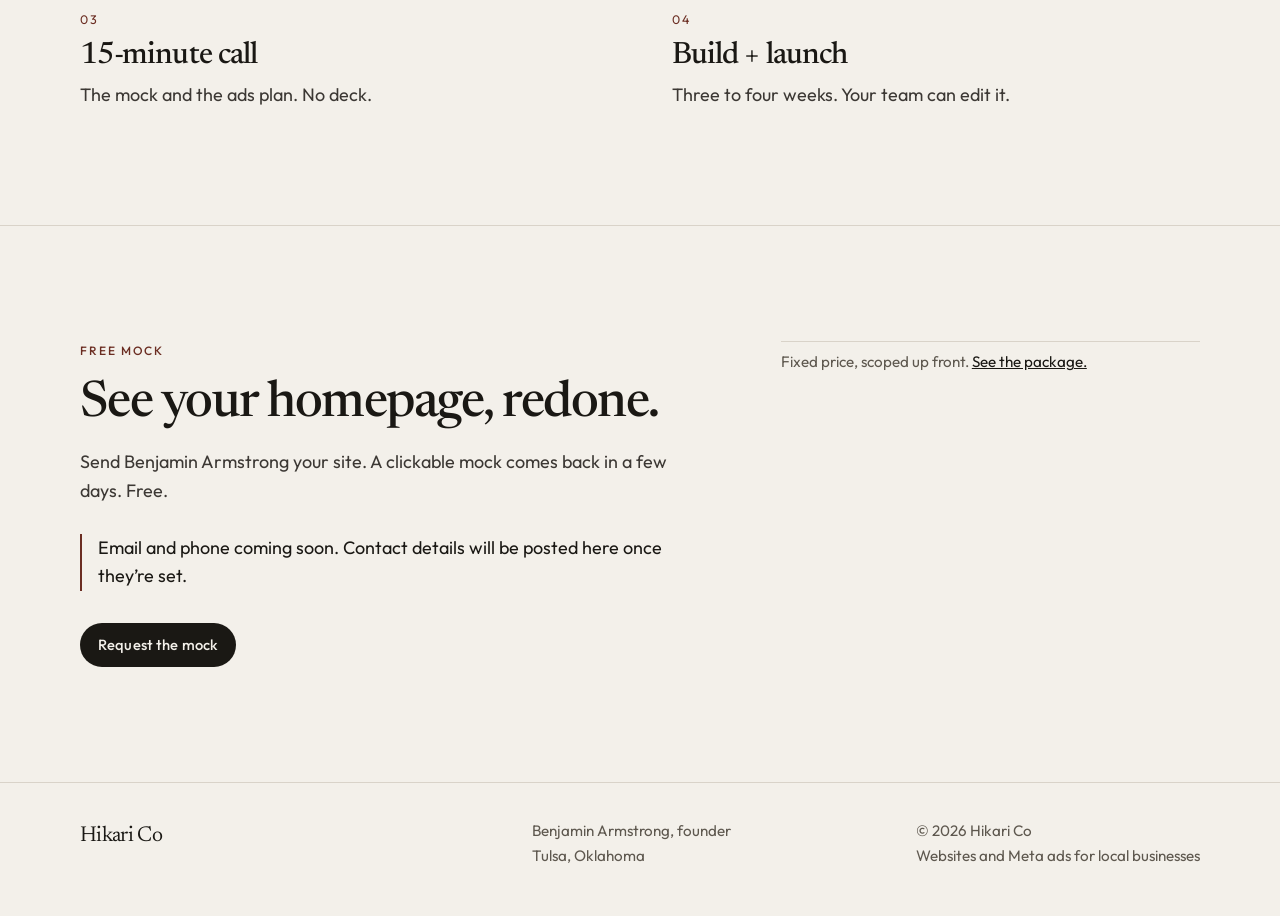
==== commit 97624e97: "Position Hikari for any local business. Drop the family-activity niche from the headlines, offer, an" ====
--- a/index.html
+++ b/index.html
@@ -3,8 +3,8 @@
 <head>
   <meta charset="utf-8">
   <meta name="viewport" content="width=device-width, initial-scale=1">
-  <title>Hikari Co — Websites + Meta ads for Tulsa family-activity businesses</title>
-  <meta name="description" content="Websites and Meta ads for Tulsa rinks, gyms, studios, and party venues. One fixed-price package.">
+  <title>Hikari Co — Websites and Meta ads for local businesses</title>
+  <meta name="description" content="Websites and Meta ads that drive conversions for local businesses. One fixed-price package.">
   <link rel="icon" href="/favicon.svg" type="image/svg+xml">
   <link rel="preconnect" href="https://fonts.googleapis.com">
   <link rel="preconnect" href="https://fonts.gstatic.com" crossorigin>
@@ -29,9 +29,9 @@
     <section class="hero">
       <div class="wrap hero-grid">
         <div>
-          <p class="eyebrow">Tulsa · Broken Arrow · Owasso · Green Country</p>
-          <h1>Fill the calendar.</h1>
-          <p class="lede">Websites and Meta ads for rinks, gyms, studios, and party venues. Parents book from the phone.</p>
+          <p class="eyebrow">For local businesses</p>
+          <h1>Websites and Meta ads that drive conversions.</h1>
+          <p class="lede">For any local business. The site and the campaigns point at the next step.</p>
           <p class="by">Founded by Benjamin Armstrong</p>
           <div class="actions">
             <a class="btn" href="/contact/">Get a free mock</a>
@@ -45,18 +45,8 @@
     <section class="block" aria-labelledby="who-title">
       <div class="wrap">
         <p class="eyebrow">Who it’s for</p>
-        <h2 id="who-title">People book. The site should too.</h2>
-        <p class="intro">Skate times, trials, lessons, parties. If they have to call, this is for you.</p>
-        <ul class="places">
-          <li>Ice &amp; roller rinks</li>
-          <li>Gymnastics &amp; cheer</li>
-          <li>Swim schools</li>
-          <li>Dance studios</li>
-          <li>Martial arts</li>
-          <li>Trampoline parks</li>
-          <li>Bowling</li>
-          <li>Party venues</li>
-        </ul>
+        <h2 id="who-title">Any local business.</h2>
+        <p class="intro">If a visit should become a customer, this is the work.</p>
       </div>
     </section>
 
@@ -67,7 +57,7 @@
         <div class="pair">
           <article>
             <h3>Built to convert</h3>
-            <p>Mobile Squarespace. Skate times, trials, parties, and lessons lead the page.</p>
+            <p>Mobile Squarespace. The action you want leads the page.</p>
           </article>
           <article>
             <h3>Ads with a landing page</h3>
@@ -80,16 +70,16 @@
 
     <section class="block" id="work" aria-labelledby="work-title">
       <div class="wrap">
-        <p class="eyebrow">Concept work</p>
-        <h2 id="work-title">Redesigns, before we talk.</h2>
+        <p class="eyebrow">Example work</p>
+        <h2 id="work-title">Examples. Not the niche.</h2>
         <div class="disclaimer">
           <strong>Unsolicited concept mocks. Not affiliated with or endorsed by these businesses.</strong>
-          Speculative homepages, shown before a first conversation. Not client work.
+          Example pages, shown before a first conversation. Not client work, and not a limit on who this is for.
         </div>
         <ul class="work-list">
           <li>
             <a class="work-row" href="https://westreet-ice-mock.deed.page/" target="_blank" rel="noopener noreferrer">
-              <span class="work-kicker">Unsolicited concept · Ice rink · Tulsa</span>
+              <span class="work-kicker">Example concept · Ice rink · Tulsa</span>
               <span class="work-name">WeStreet Ice Center</span>
               <span class="work-desc">Public skate, lessons, parties up front.</span>
               <span class="work-go">View concept <span class="sr-only">(opens in a new tab)</span></span>
@@ -97,7 +87,7 @@
           </li>
           <li>
             <a class="work-row" href="https://tulsa-ba-roller-sports-mock.deed.page/" target="_blank" rel="noopener noreferrer">
-              <span class="work-kicker">Unsolicited concept · Roller rink · Broken Arrow</span>
+              <span class="work-kicker">Example concept · Roller rink · Broken Arrow</span>
               <span class="work-name">BA Roller Sports</span>
               <span class="work-desc">Weekend skate times and party booking.</span>
               <span class="work-go">View concept <span class="sr-only">(opens in a new tab)</span></span>
@@ -105,7 +95,7 @@
           </li>
           <li>
             <a class="work-row" href="https://tulsa-above-beyond-gym-mock.deed.page/" target="_blank" rel="noopener noreferrer">
-              <span class="work-kicker">Unsolicited concept · Gymnastics · Tulsa</span>
+              <span class="work-kicker">Example concept · Gymnastics · Tulsa</span>
               <span class="work-name">Above &amp; Beyond</span>
               <span class="work-desc">Free trial as the hero action.</span>
               <span class="work-go">View concept <span class="sr-only">(opens in a new tab)</span></span>
@@ -113,7 +103,7 @@
           </li>
           <li>
             <a class="work-row" href="https://tulsa-adventure-avenue-mock.deed.page/" target="_blank" rel="noopener noreferrer">
-              <span class="work-kicker">Unsolicited concept · Kids play · Tulsa + BA</span>
+              <span class="work-kicker">Example concept · Kids play · Tulsa + BA</span>
               <span class="work-name">Adventure Avenue</span>
               <span class="work-desc">Parties and two locations, simplified.</span>
               <span class="work-go">View concept <span class="sr-only">(opens in a new tab)</span></span>
@@ -131,7 +121,7 @@
           <li>
             <span class="num">01</span>
             <h3>Audit</h3>
-            <p>Like a parent on a phone.</p>
+            <p>Like a customer on a phone.</p>
           </li>
           <li>
             <span class="num">02</span>
@@ -171,7 +161,7 @@
     <div class="wrap footer-grid">
       <p class="footer-name">Hikari Co</p>
       <p>Benjamin Armstrong, founder<br>Tulsa, Oklahoma</p>
-      <p>© 2026 Hikari Co<br>Websites + Meta ads for Tulsa family-activity businesses</p>
+      <p>© 2026 Hikari Co<br>Websites and Meta ads for local businesses</p>
     </div>
   </footer>
 </body>
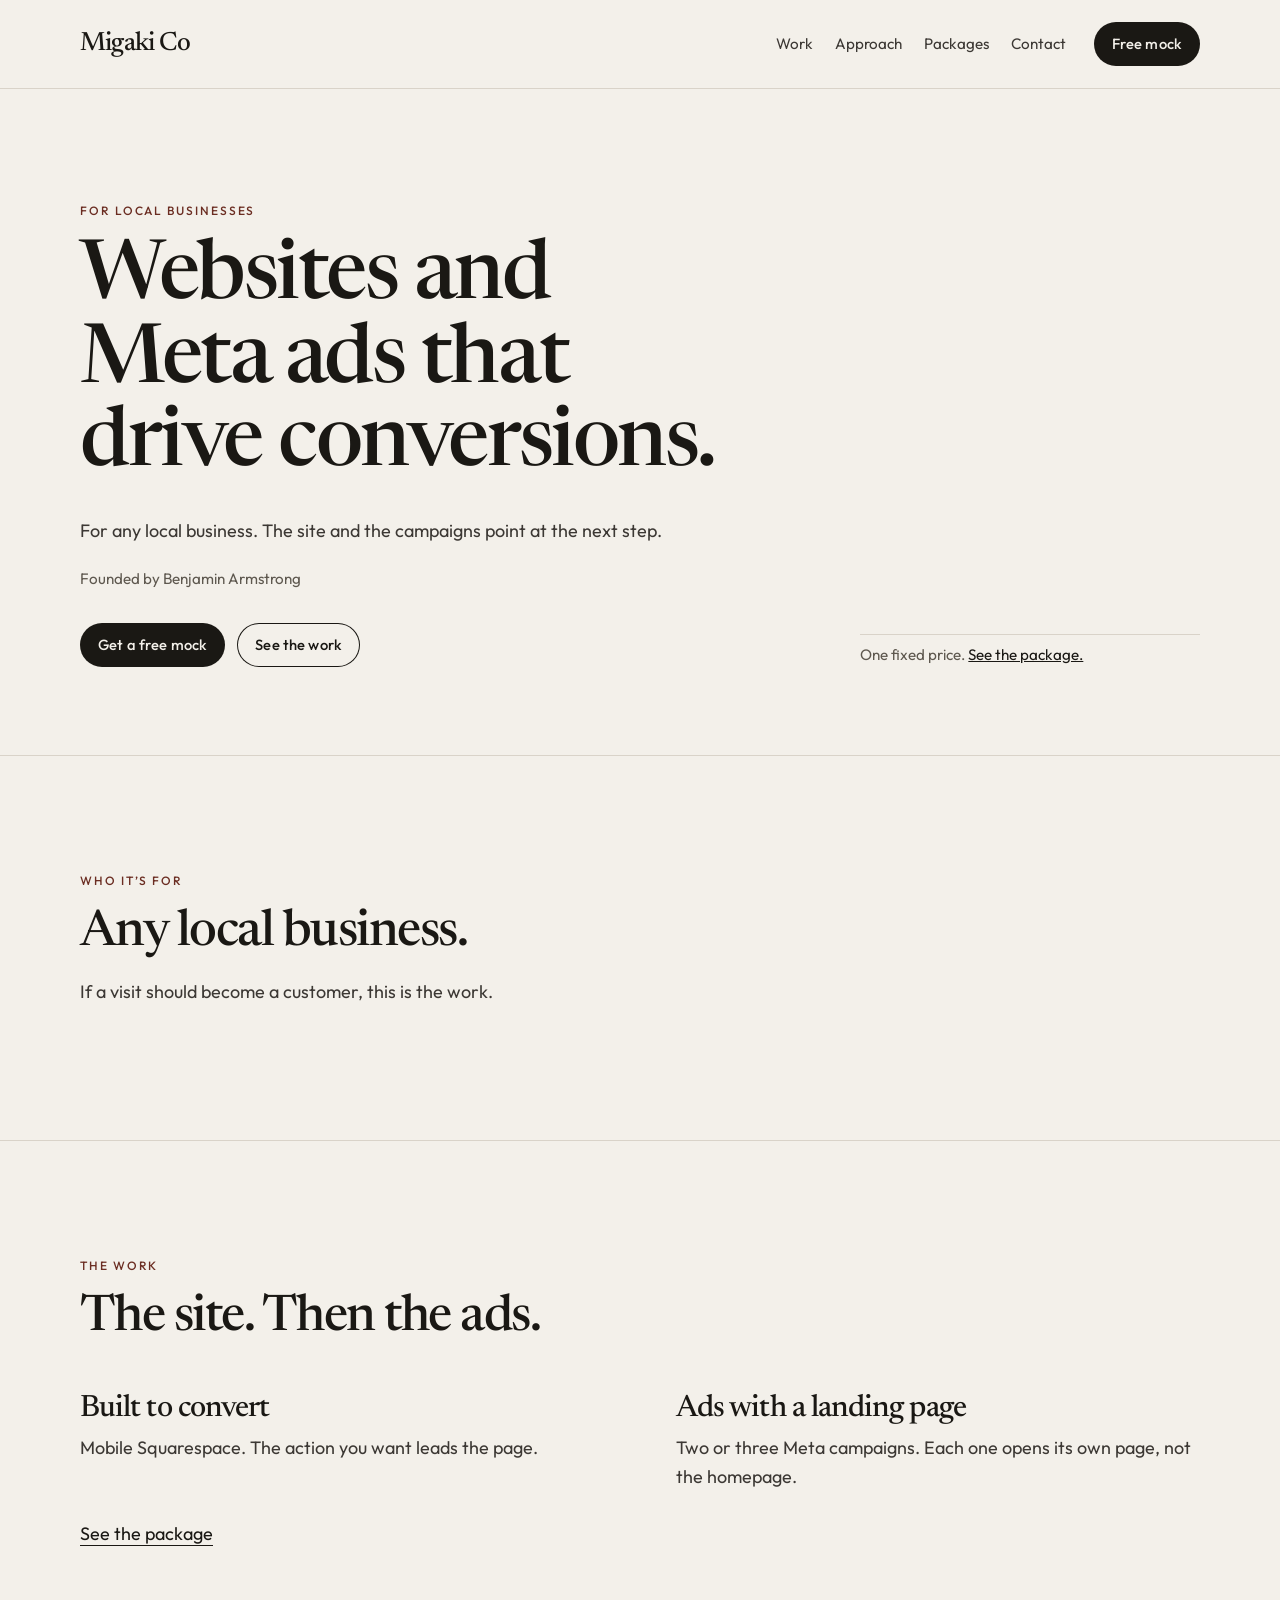
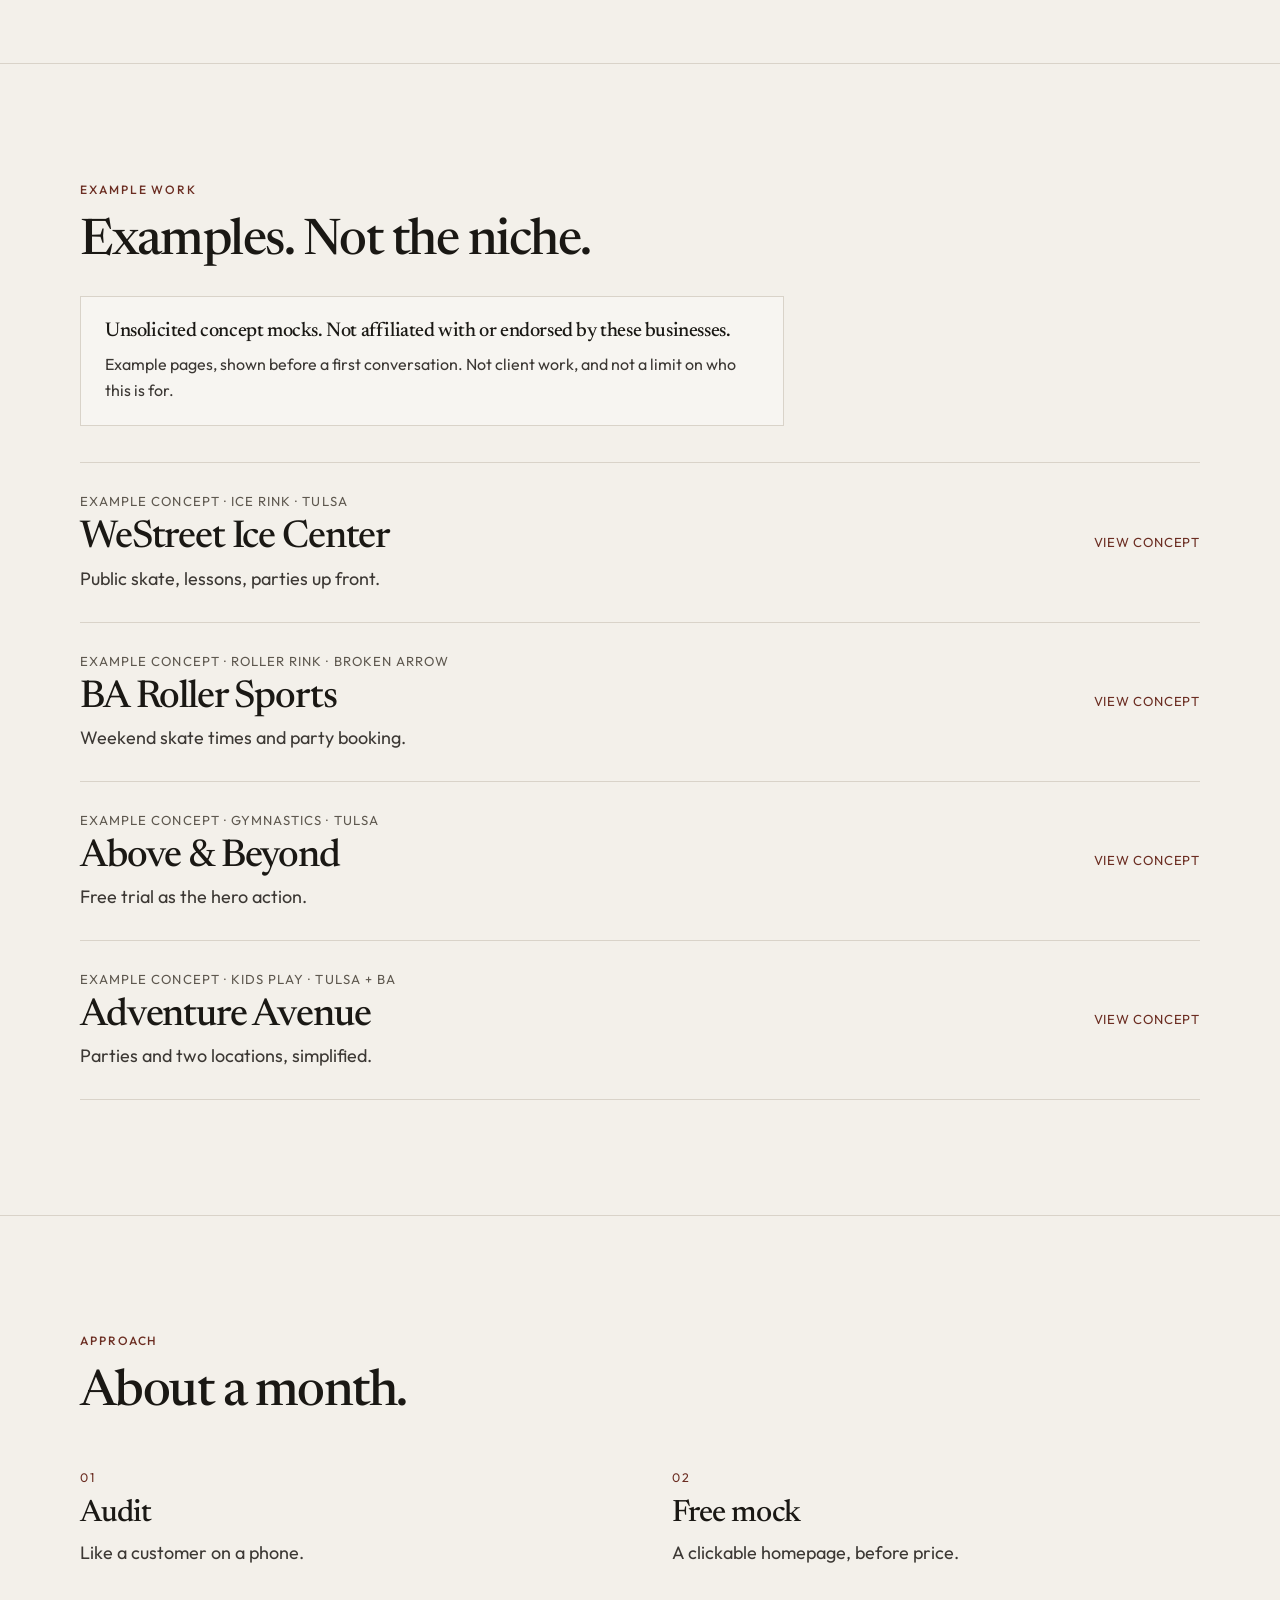
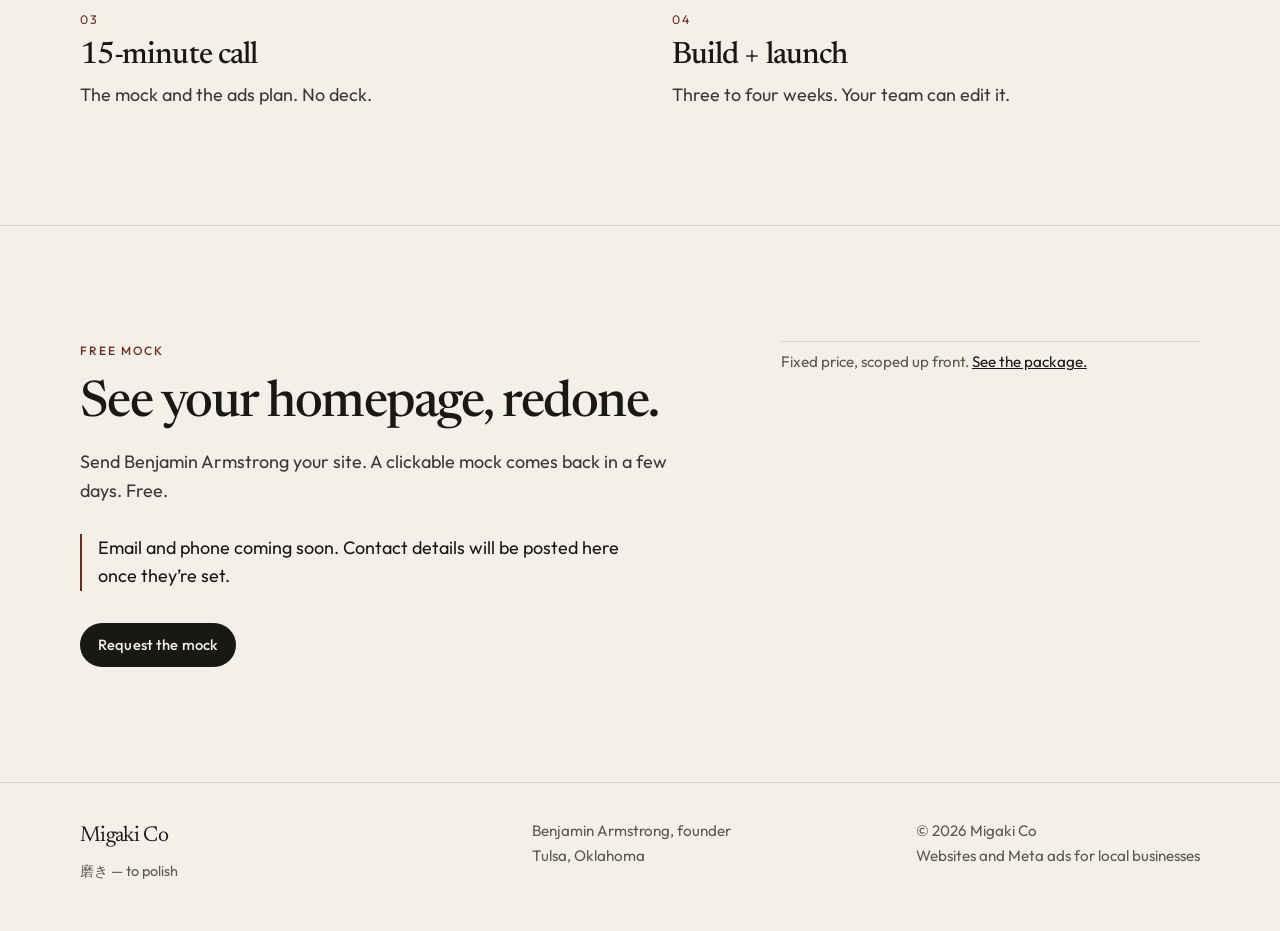
==== commit 04eb1fb5: "Rebrand the site from Hikari Co to Migaki Co. Use the new name in the wordmark, titles, and footer, " ====
--- a/index.html
+++ b/index.html
@@ -3,8 +3,11 @@
 <head>
   <meta charset="utf-8">
   <meta name="viewport" content="width=device-width, initial-scale=1">
-  <title>Hikari Co — Websites and Meta ads for local businesses</title>
-  <meta name="description" content="Websites and Meta ads that drive conversions for local businesses. One fixed-price package.">
+  <title>Migaki Co — Websites and Meta ads for local businesses</title>
+  <meta name="description" content="Migaki Co. Websites and Meta ads that drive conversions for local businesses. One fixed-price package.">
+  <meta property="og:title" content="Migaki Co — Websites and Meta ads for local businesses">
+  <meta property="og:description" content="Websites and Meta ads that drive conversions for local businesses. One fixed-price package.">
+  <meta property="og:type" content="website">
   <link rel="icon" href="/favicon.svg" type="image/svg+xml">
   <link rel="preconnect" href="https://fonts.googleapis.com">
   <link rel="preconnect" href="https://fonts.gstatic.com" crossorigin>
@@ -15,7 +18,7 @@
   <a class="skip" href="#main">Skip to content</a>
   <header class="site-header">
     <div class="wrap header-bar">
-      <a class="wordmark" href="/">Hikari Co</a>
+      <a class="wordmark" href="/">Migaki Co</a>
       <nav class="nav" aria-label="Primary">
         <a href="/#work">Work</a>
         <a href="/#approach">Approach</a>
@@ -159,9 +162,12 @@
   </main>
   <footer class="site-footer">
     <div class="wrap footer-grid">
-      <p class="footer-name">Hikari Co</p>
+      <div>
+        <p class="footer-name">Migaki Co</p>
+        <p class="footer-meaning"><span lang="ja">磨き</span> — to polish</p>
+      </div>
       <p>Benjamin Armstrong, founder<br>Tulsa, Oklahoma</p>
-      <p>© 2026 Hikari Co<br>Websites and Meta ads for local businesses</p>
+      <p>© 2026 Migaki Co<br>Websites and Meta ads for local businesses</p>
     </div>
   </footer>
 </body>
--- a/styles.css
+++ b/styles.css
@@ -1,4 +1,4 @@
-/* Hikari Co — static studio site. Restrained type, paper, and ink. */
+/* Migaki Co — static studio site. Restrained type, paper, and ink. */
 
 :root {
   --paper: #f3f0ea;
@@ -409,90 +409,8 @@
   margin: 28px 0 0;
   padding-left: 16px;
   border-left: 2px solid var(--accent);
-  max-width: 40rem;
-  color: var(--ink);
-}
-
-.creds {
-  list-style: none;
-  display: grid;
-  grid-template-columns: 1fr 1fr;
-  gap: 28px 64px;
-  margin: 40px 0 0;
-  padding: 28px 0 0;
-  border-top: 1px solid var(--line);
-}
-
-.creds strong {
-  display: block;
-  font-family: var(--serif);
-  font-weight: 500;
-  font-size: clamp(2.4rem, 4vw, 3.4rem);
-  letter-spacing: -0.03em;
-  line-height: 1;
-}
-
-.creds span {
-  display: block;
-  margin-top: 10px;
-  max-width: 34rem;
-  color: var(--soft);
-}
-
-.role-group {
-  margin-top: 48px;
-}
-
-.role-group h3 {
-  font-size: 1.45rem;
-}
-
-.roles {
-  list-style: none;
-  margin: 12px 0 0;
-  padding: 0;
-}
-
-.roles li {
-  display: grid;
-  grid-template-columns: minmax(0, 1.15fr) minmax(0, 1.25fr) auto;
-  gap: 4px 28px;
-  align-items: baseline;
-  padding: 16px 0;
-  border-bottom: 1px solid var(--line);
-}
-
-.roles li:first-child {
-  border-top: 1px solid var(--line);
-}
-
-.role-org,
-.role-title,
-.when,
-.role-scope {
-  margin: 0;
-}
-
-.role-org {
-  font-family: var(--serif);
-  font-size: 1.35rem;
-  letter-spacing: -0.02em;
-}
-
-.role-title {
-  color: var(--soft);
-}
-
-.when {
-  color: var(--mute);
-  font-size: 0.95rem;
-  text-align: right;
-}
-
-.role-scope {
-  margin-top: 12px;
-  max-width: 40rem;
-  color: var(--soft);
+  max-width: 36rem;
+  color: var(--ink);
 }
 
 .price {
@@ -580,6 +498,12 @@
   letter-spacing: -0.03em;
 }
 
+.footer-grid .footer-meaning {
+  margin: 6px 0 0;
+  color: var(--mute);
+  font-size: 0.9rem;
+}
+
 .sr-only {
   position: absolute;
   width: 1px;
@@ -620,8 +544,7 @@
   .close-grid,
   .split,
   .footer-grid,
-  .places,
-  .creds {
+  .places {
     grid-template-columns: 1fr;
   }
 
@@ -651,14 +574,6 @@
 
   .work-row:hover .work-go {
     transform: none;
-  }
-
-  .roles li {
-    grid-template-columns: 1fr;
-  }
-
-  .when {
-    text-align: left;
   }
 }
 
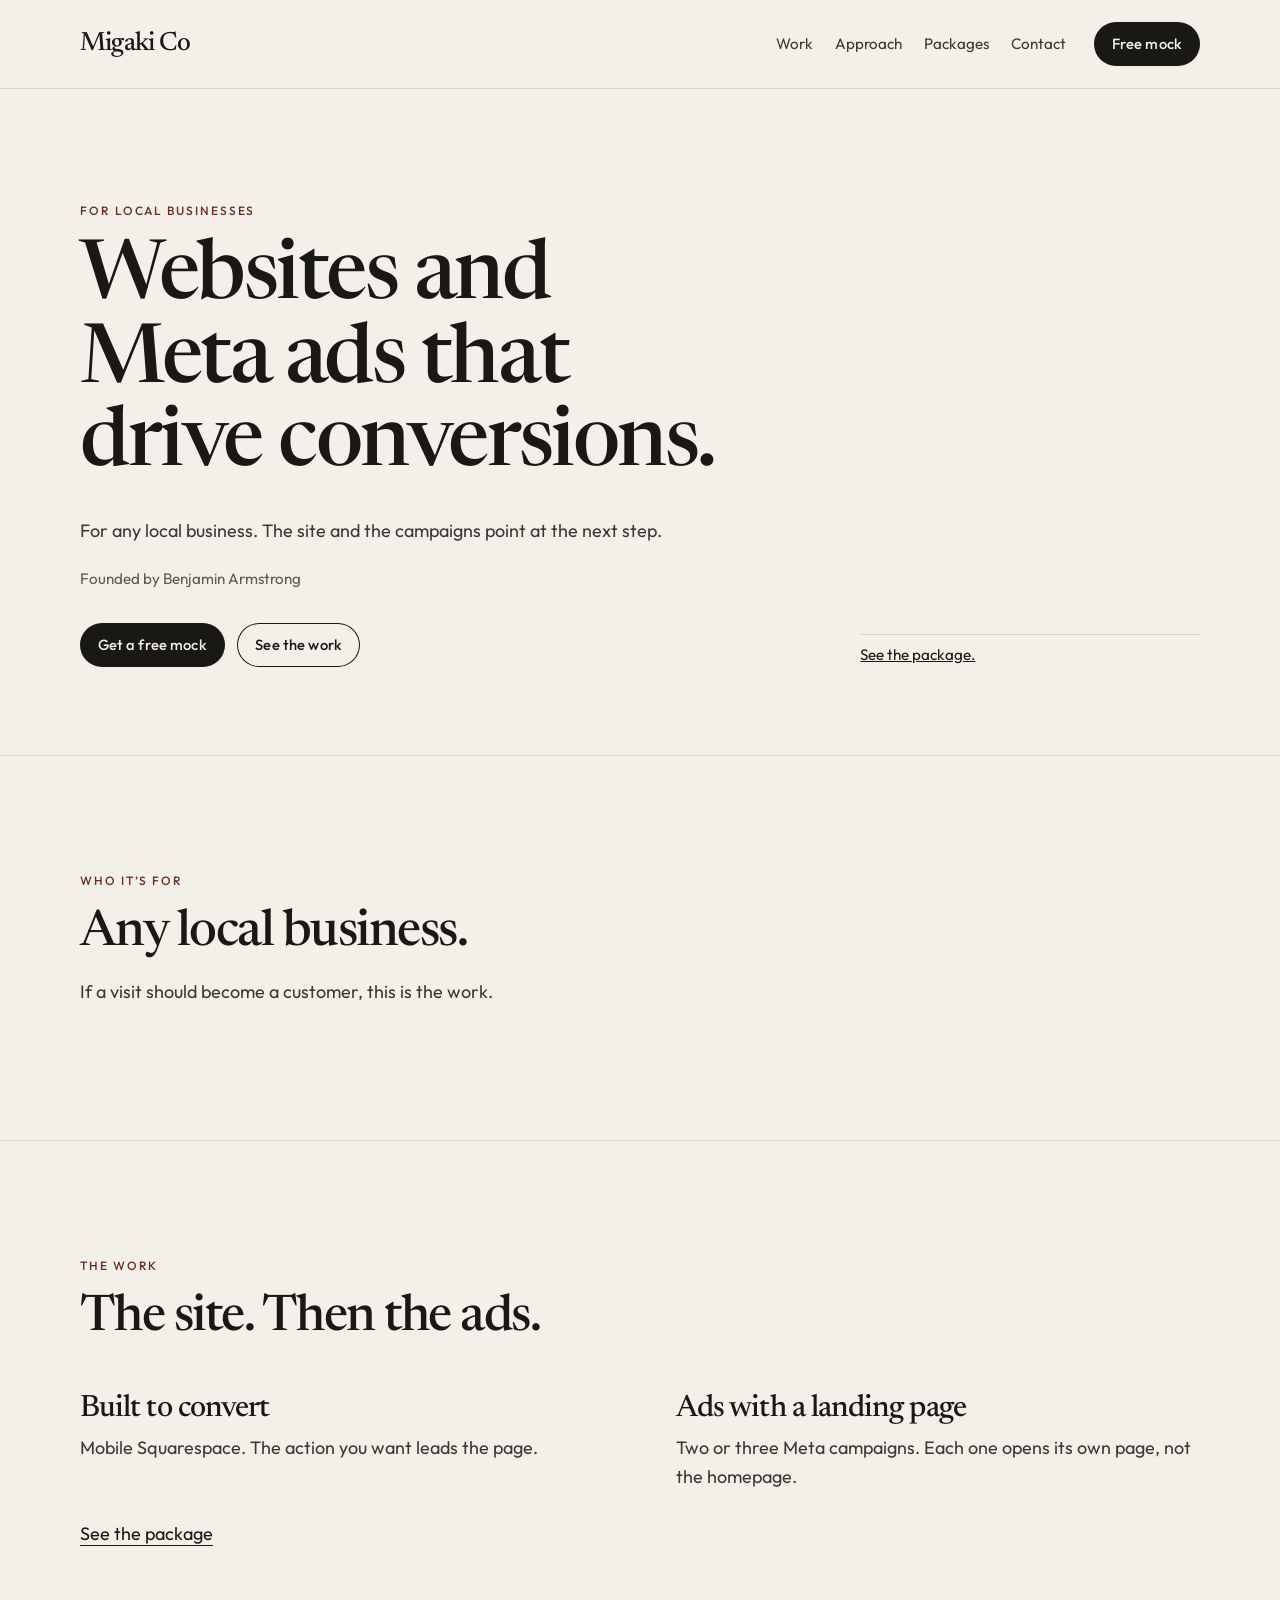
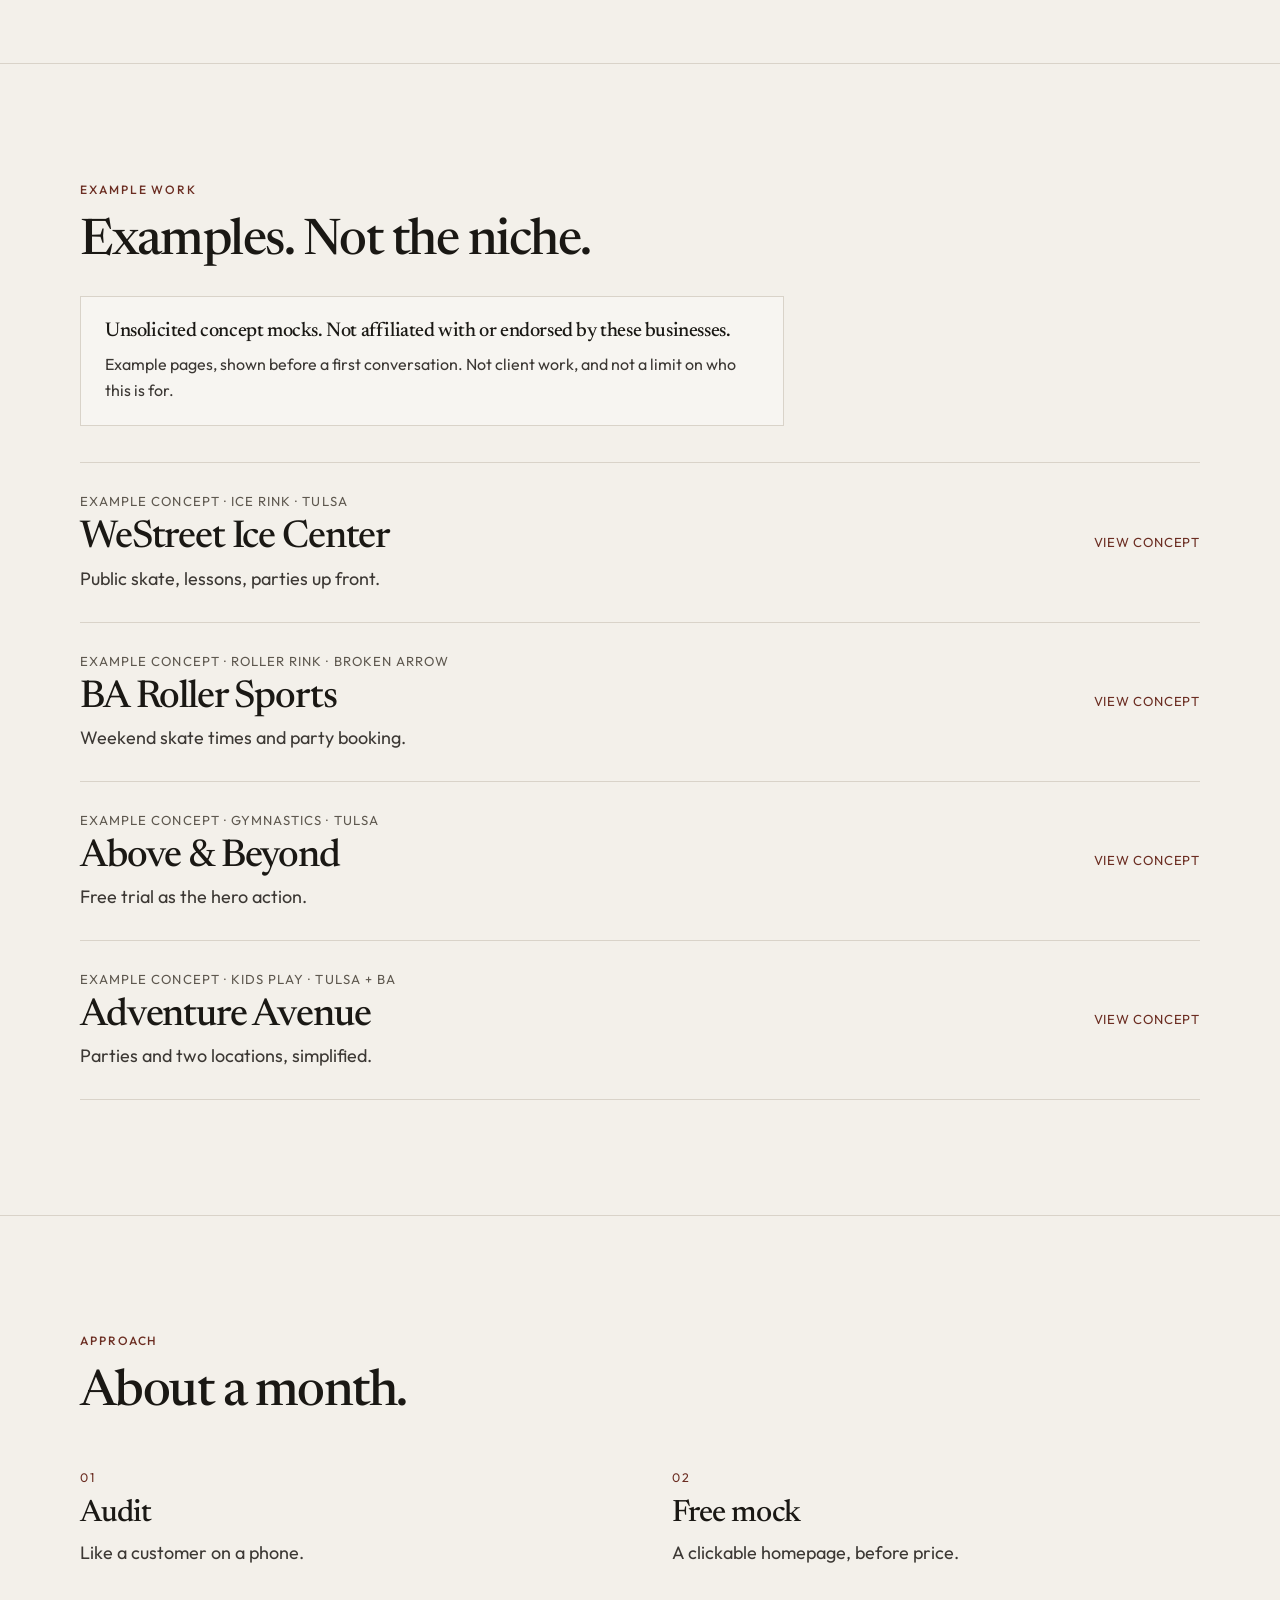
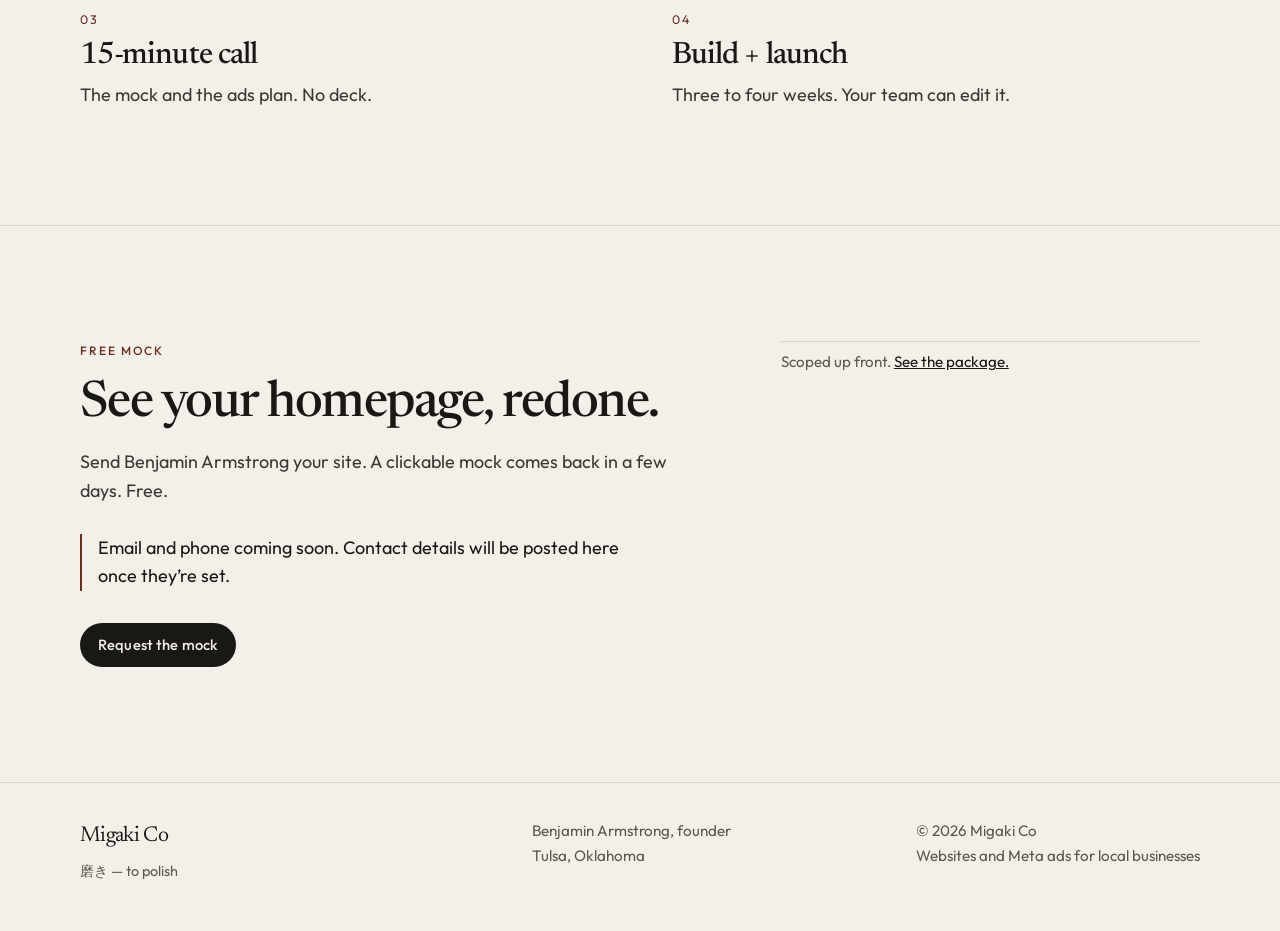
==== commit e47358f6: "Remove published prices and ask for a custom quote. Drop the package range and the typical project f" ====
--- a/index.html
+++ b/index.html
@@ -4,9 +4,9 @@
   <meta charset="utf-8">
   <meta name="viewport" content="width=device-width, initial-scale=1">
   <title>Migaki Co — Websites and Meta ads for local businesses</title>
-  <meta name="description" content="Migaki Co. Websites and Meta ads that drive conversions for local businesses. One fixed-price package.">
+  <meta name="description" content="Migaki Co. Websites and Meta ads that drive conversions for local businesses.">
   <meta property="og:title" content="Migaki Co — Websites and Meta ads for local businesses">
-  <meta property="og:description" content="Websites and Meta ads that drive conversions for local businesses. One fixed-price package.">
+  <meta property="og:description" content="Websites and Meta ads that drive conversions for local businesses.">
   <meta property="og:type" content="website">
   <link rel="icon" href="/favicon.svg" type="image/svg+xml">
   <link rel="preconnect" href="https://fonts.googleapis.com">
@@ -41,7 +41,7 @@
             <a class="btn quiet" href="#work">See the work</a>
           </div>
         </div>
-        <p class="side-note">One fixed price. <a href="/packages/">See the package.</a></p>
+        <p class="side-note"><a href="/packages/">See the package.</a></p>
       </div>
     </section>
 
@@ -156,7 +156,7 @@
             <a class="btn" href="/contact/">Request the mock</a>
           </div>
         </div>
-        <p class="side-note">Fixed price, scoped up front. <a href="/packages/">See the package.</a></p>
+        <p class="side-note">Scoped up front. <a href="/packages/">See the package.</a></p>
       </div>
     </section>
   </main>
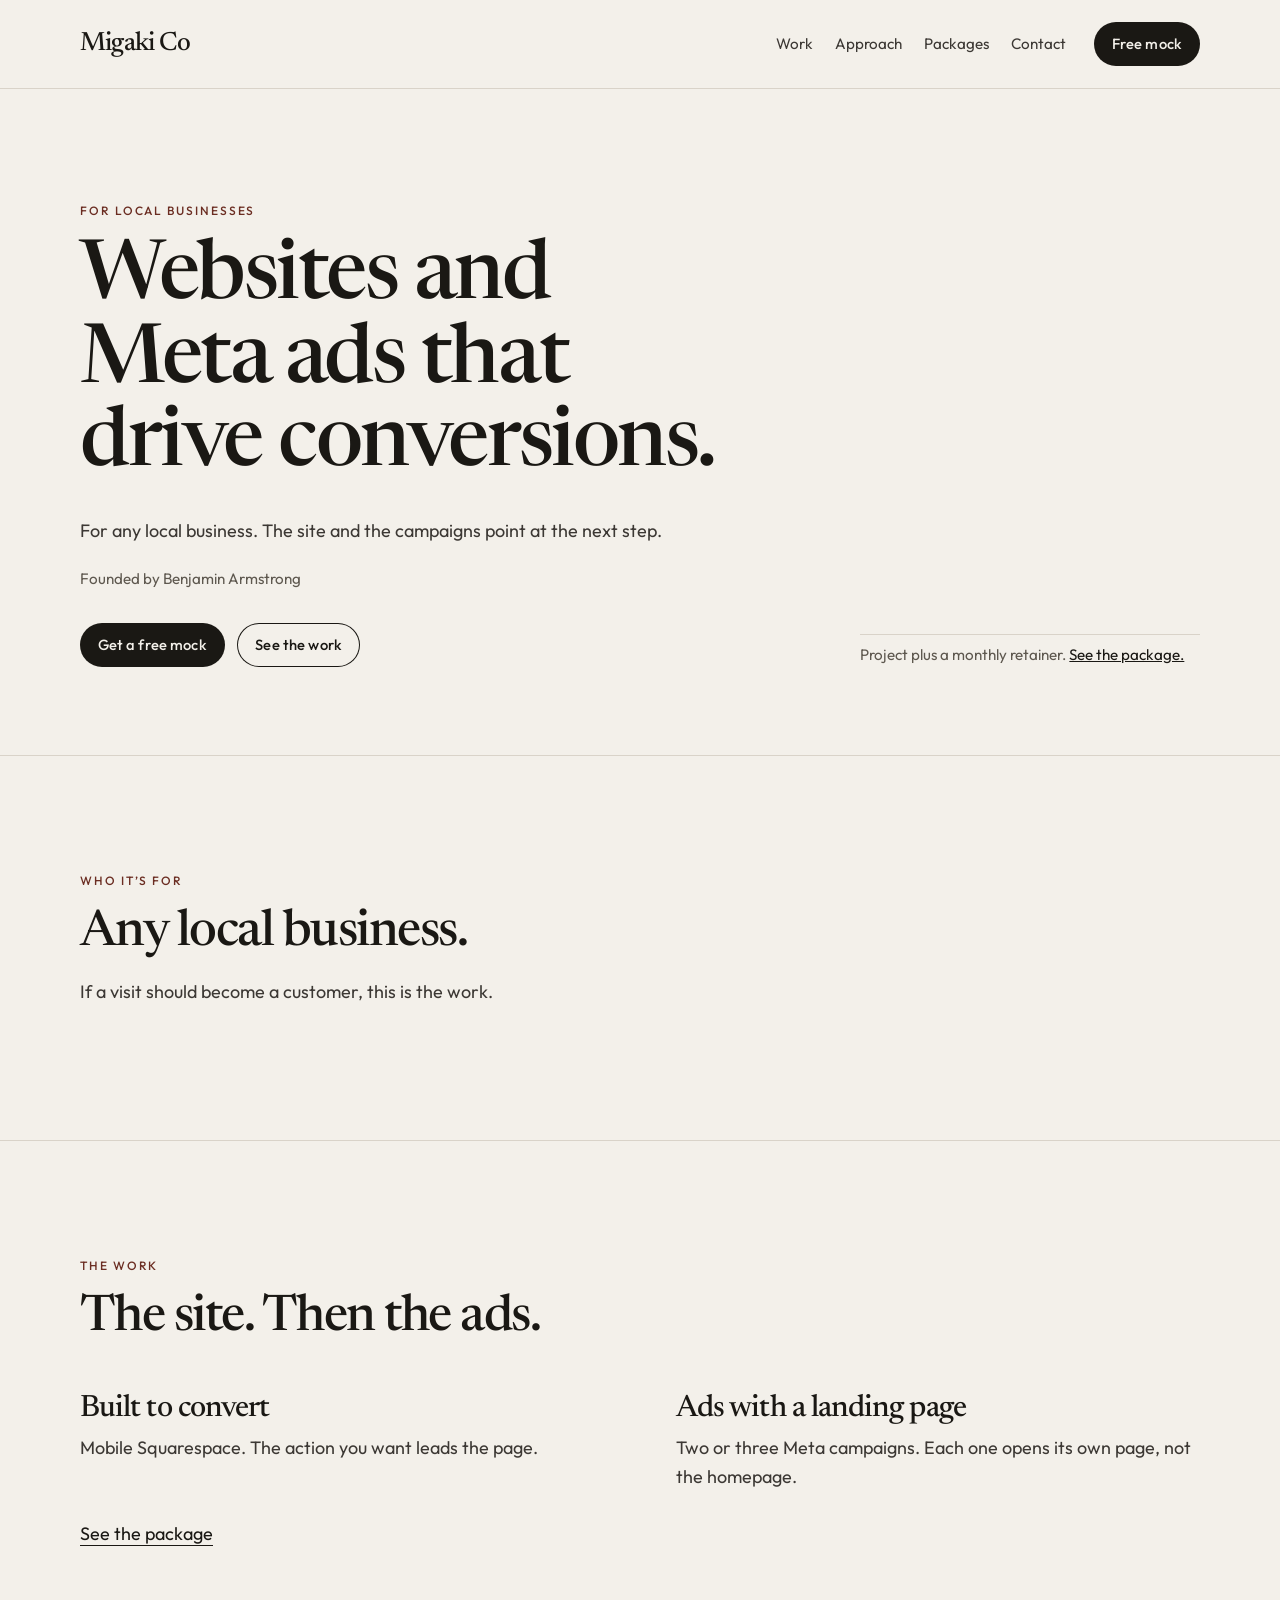
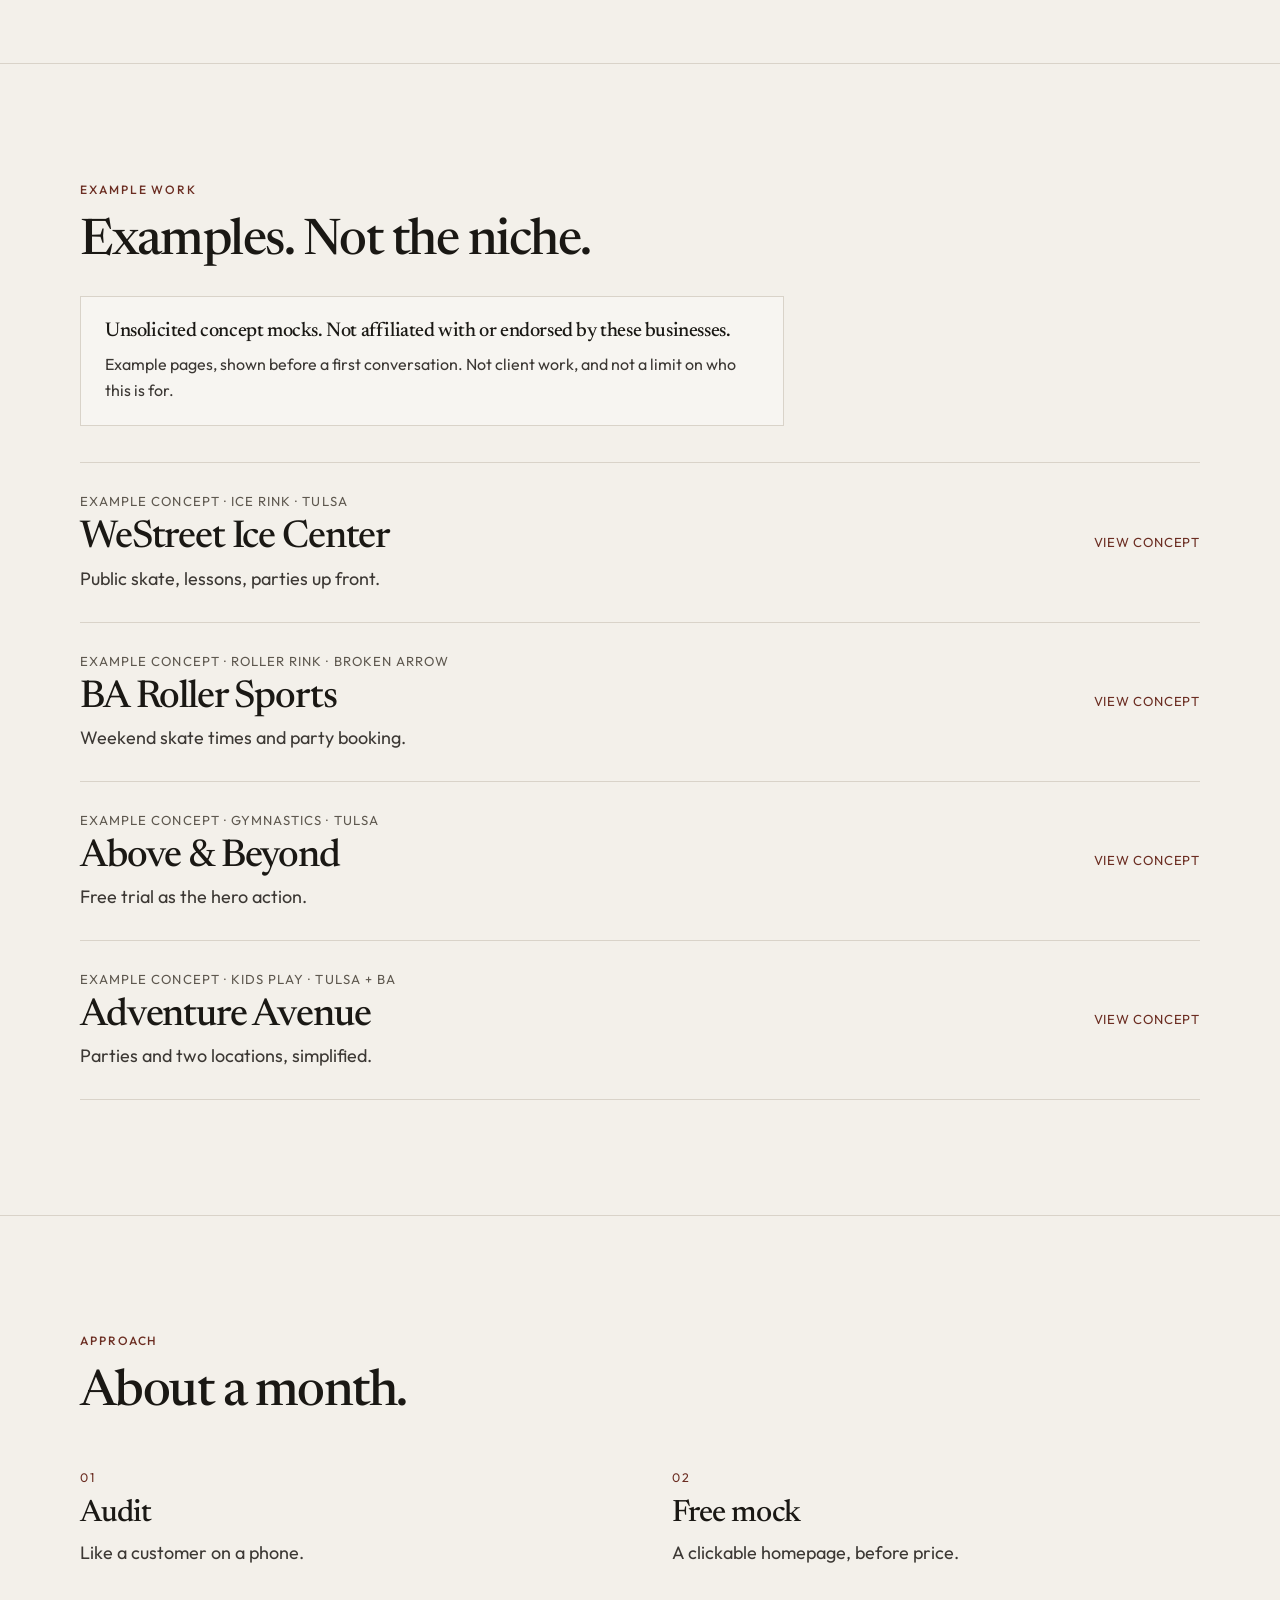
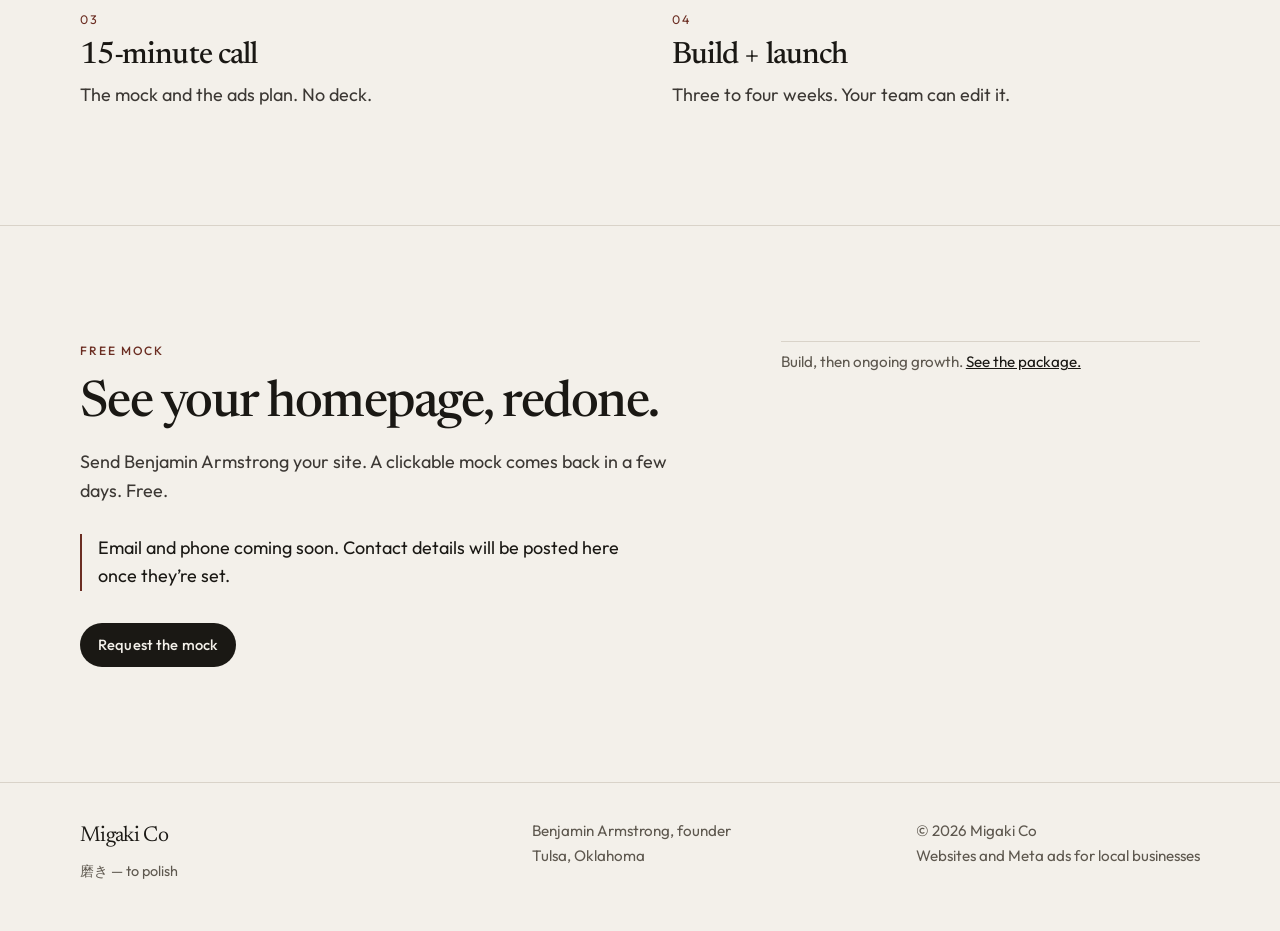
==== commit a4fffef1: "Frame the package as a build plus a monthly retainer. Replace the no-retainer line so the offer can " ====
--- a/index.html
+++ b/index.html
@@ -4,9 +4,9 @@
   <meta charset="utf-8">
   <meta name="viewport" content="width=device-width, initial-scale=1">
   <title>Migaki Co — Websites and Meta ads for local businesses</title>
-  <meta name="description" content="Migaki Co. Websites and Meta ads that drive conversions for local businesses.">
+  <meta name="description" content="Migaki Co. Websites and Meta ads for local businesses. A project, then a monthly retainer.">
   <meta property="og:title" content="Migaki Co — Websites and Meta ads for local businesses">
-  <meta property="og:description" content="Websites and Meta ads that drive conversions for local businesses.">
+  <meta property="og:description" content="Websites and Meta ads for local businesses. A project, then a monthly retainer.">
   <meta property="og:type" content="website">
   <link rel="icon" href="/favicon.svg" type="image/svg+xml">
   <link rel="preconnect" href="https://fonts.googleapis.com">
@@ -41,7 +41,7 @@
             <a class="btn quiet" href="#work">See the work</a>
           </div>
         </div>
-        <p class="side-note"><a href="/packages/">See the package.</a></p>
+        <p class="side-note">Project plus a monthly retainer. <a href="/packages/">See the package.</a></p>
       </div>
     </section>
 
@@ -156,7 +156,7 @@
             <a class="btn" href="/contact/">Request the mock</a>
           </div>
         </div>
-        <p class="side-note">Scoped up front. <a href="/packages/">See the package.</a></p>
+        <p class="side-note">Build, then ongoing growth. <a href="/packages/">See the package.</a></p>
       </div>
     </section>
   </main>
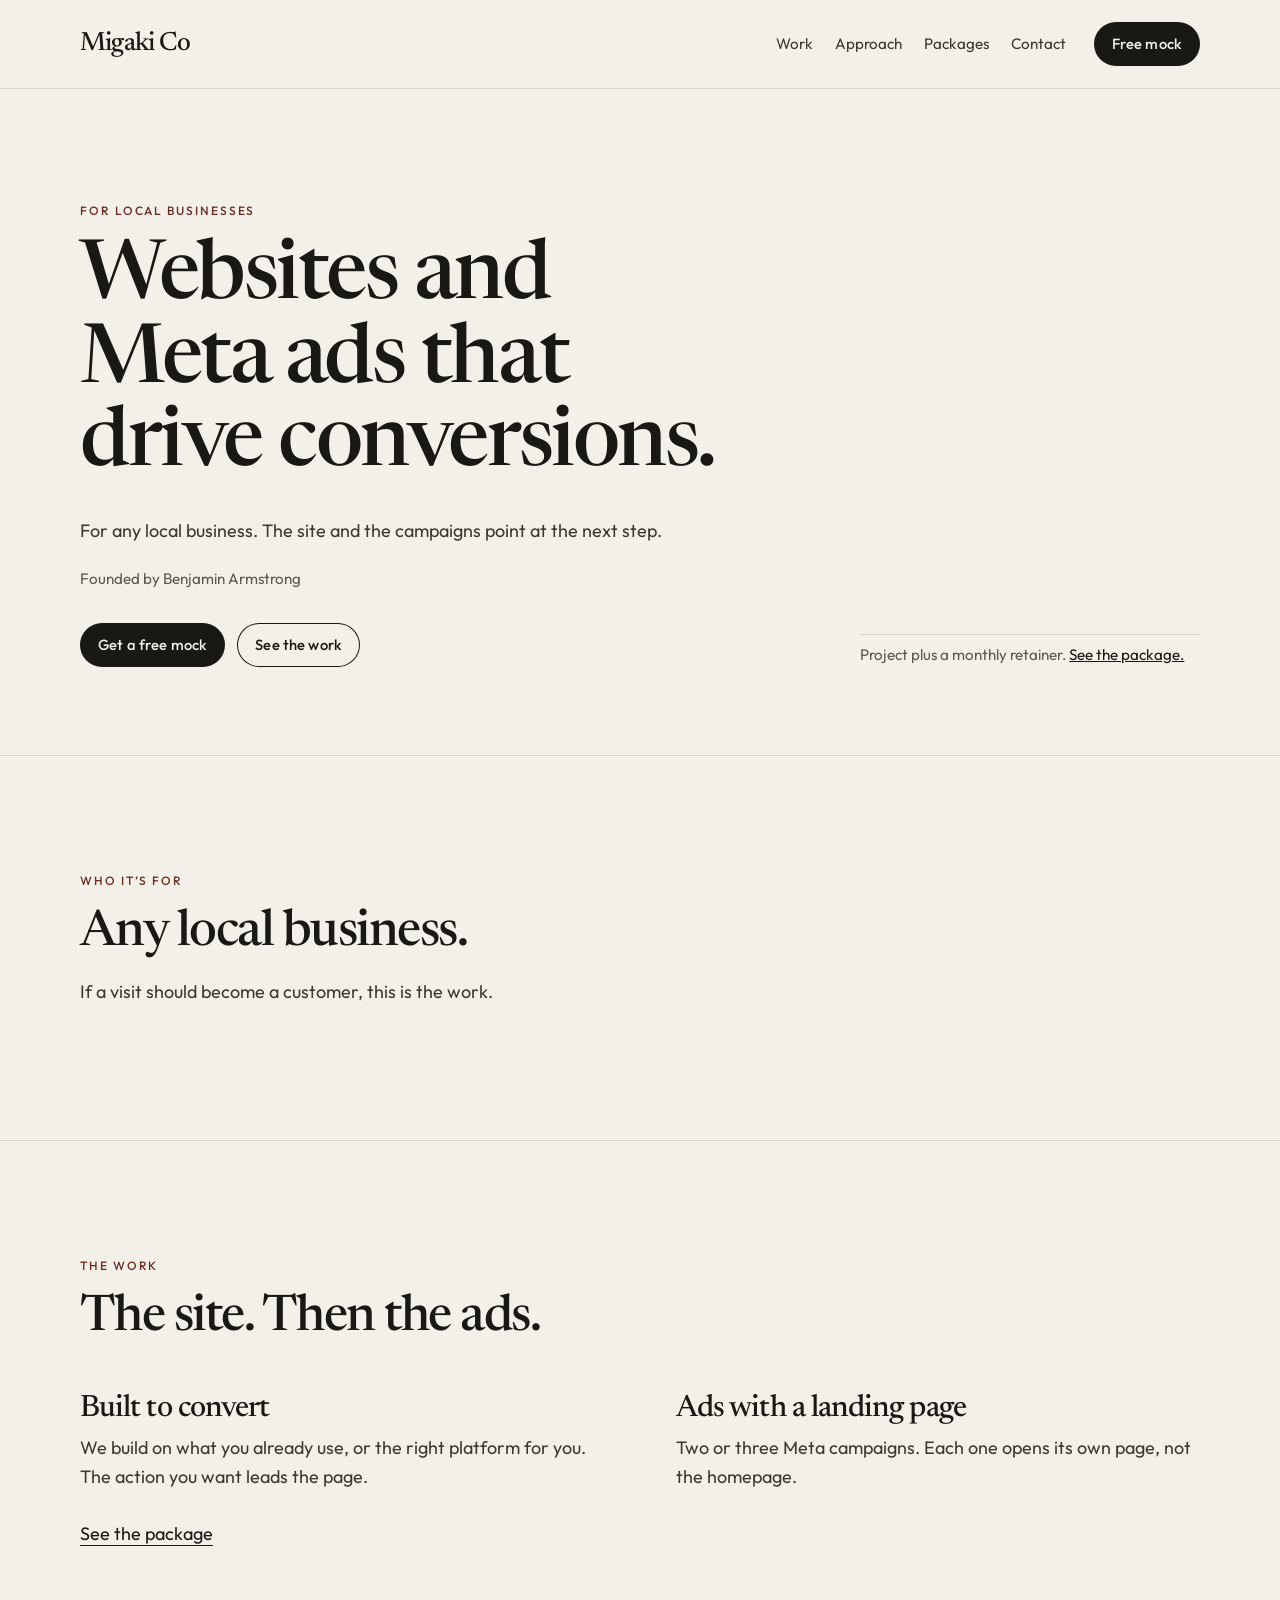
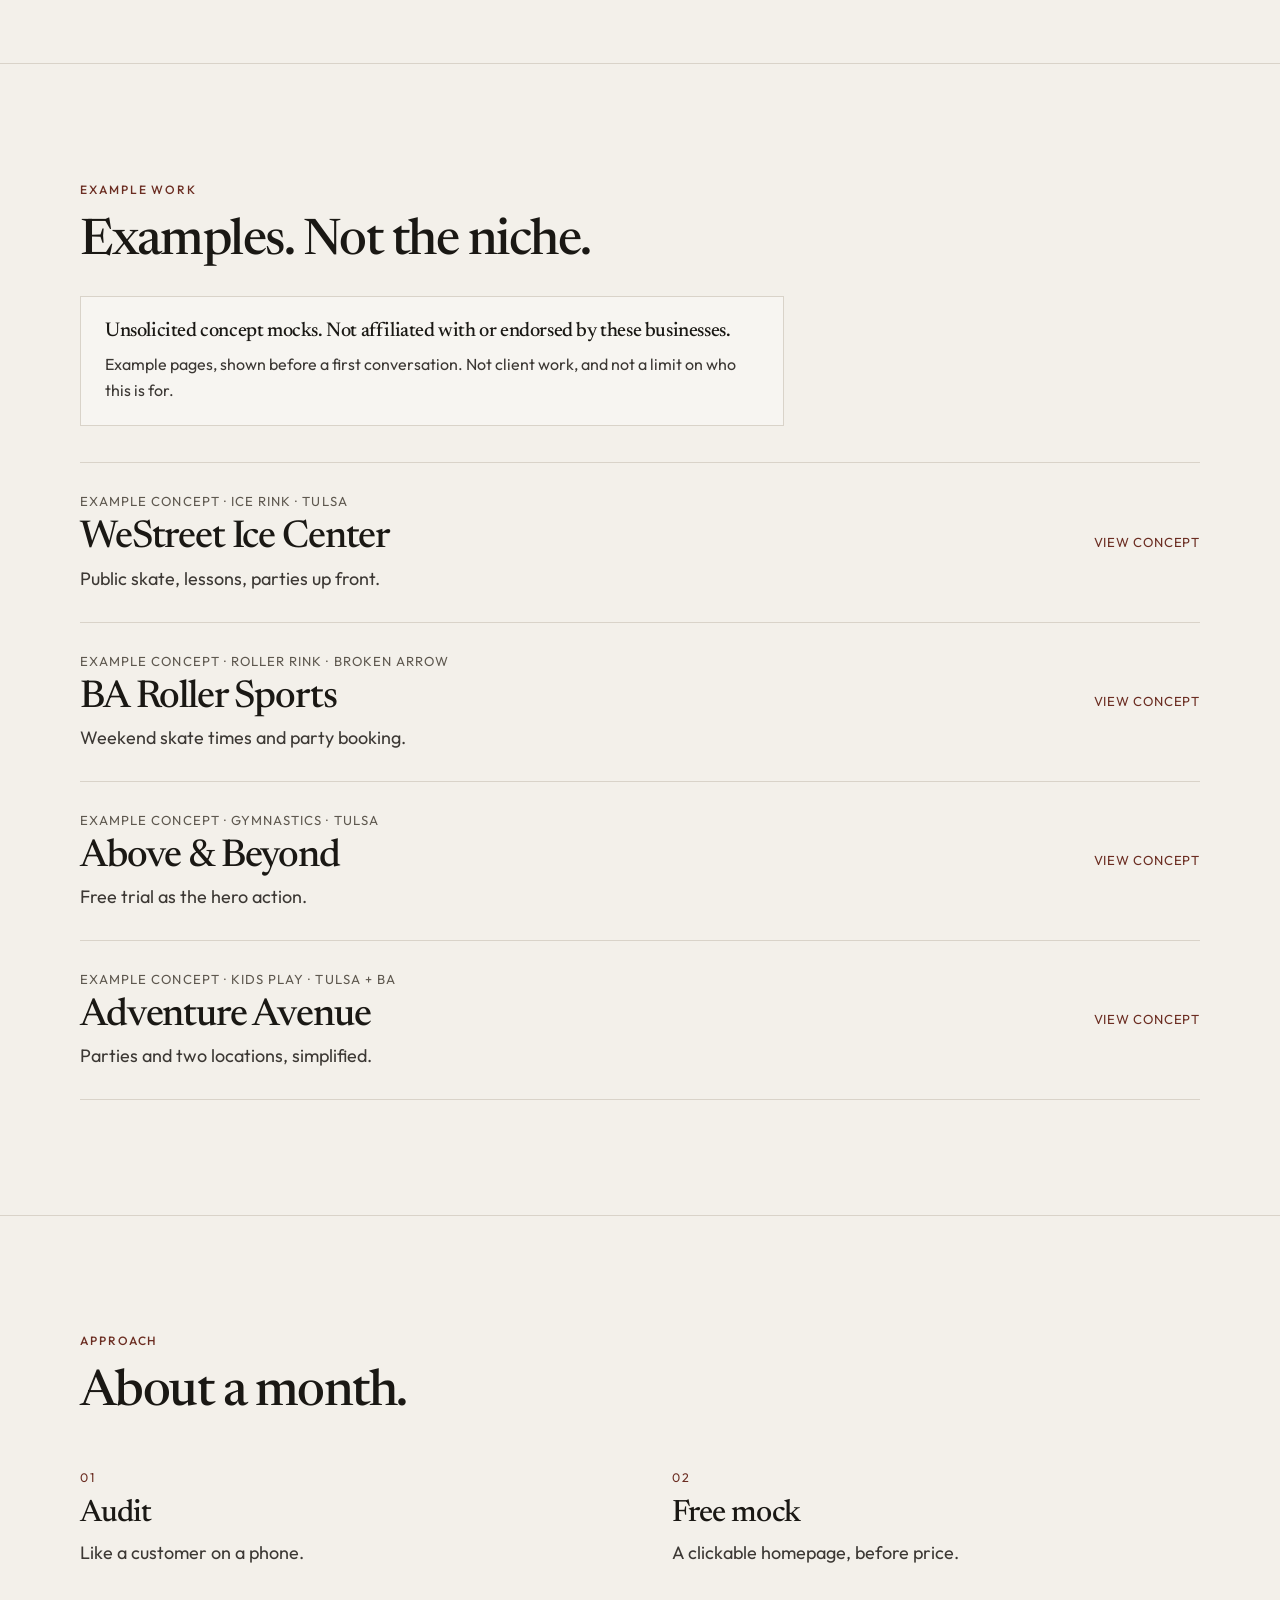
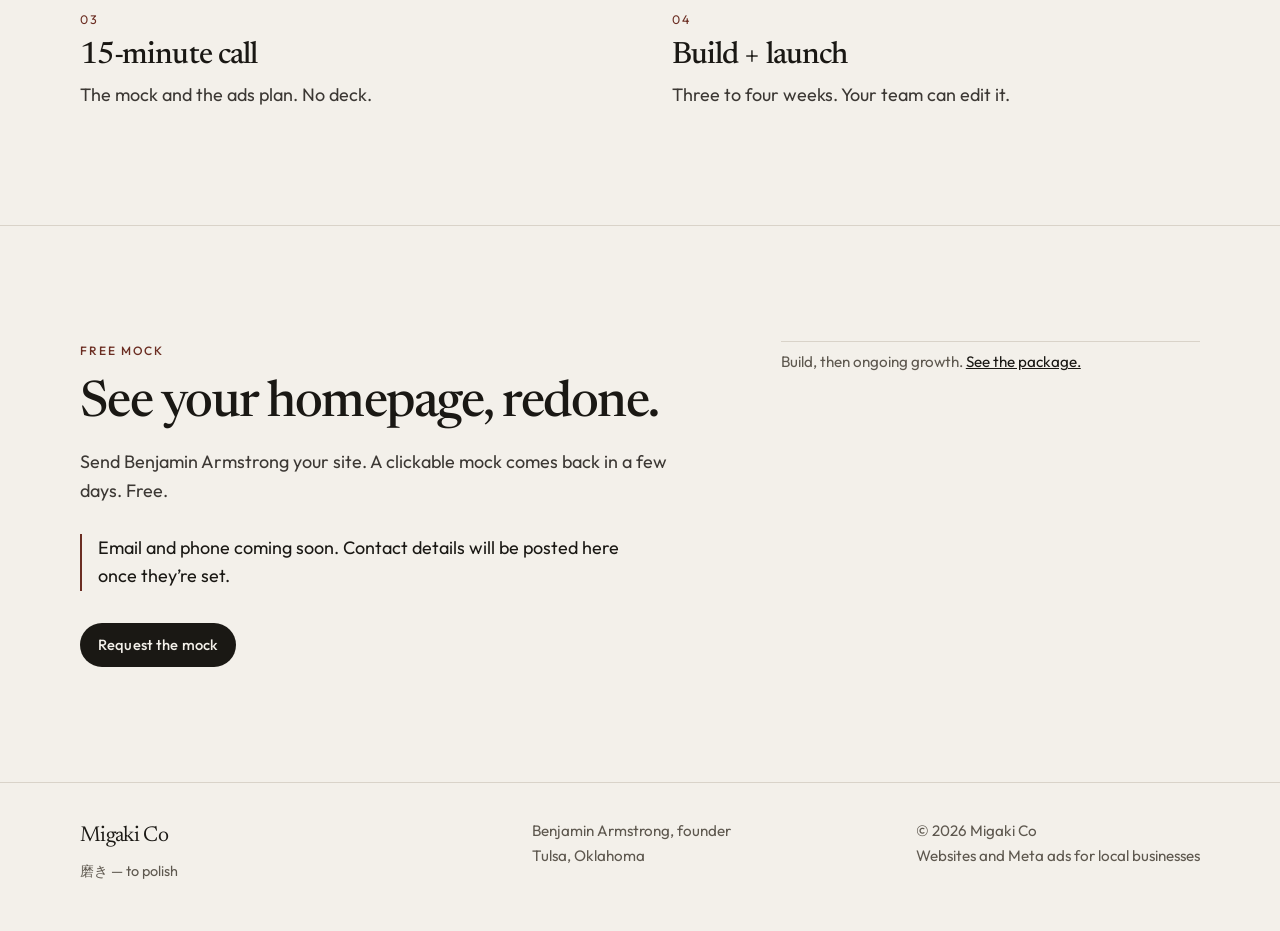
==== commit 23d14772: "Describe the build as platform-agnostic. Replace the Squarespace-only lines so the site can be built" ====
--- a/index.html
+++ b/index.html
@@ -60,7 +60,7 @@
         <div class="pair">
           <article>
             <h3>Built to convert</h3>
-            <p>Mobile Squarespace. The action you want leads the page.</p>
+            <p>We build on what you already use, or the right platform for you. The action you want leads the page.</p>
           </article>
           <article>
             <h3>Ads with a landing page</h3>
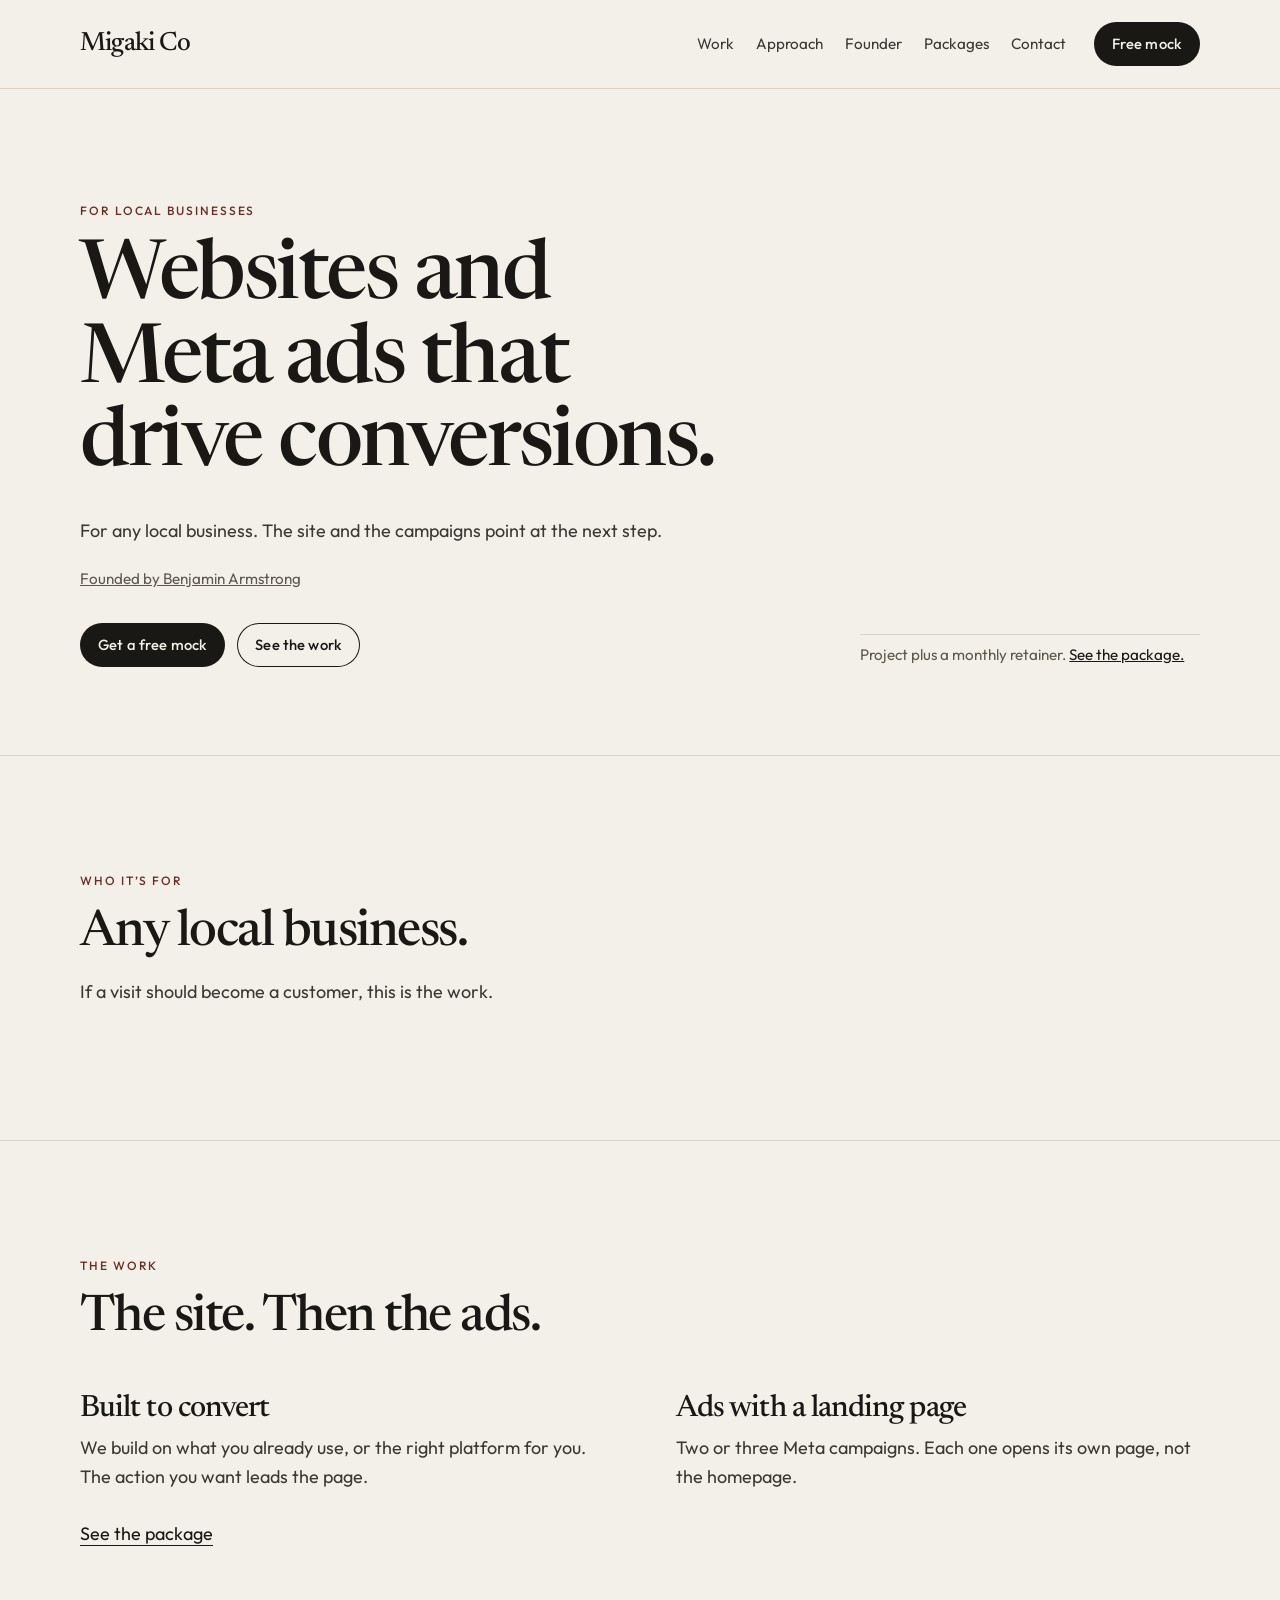
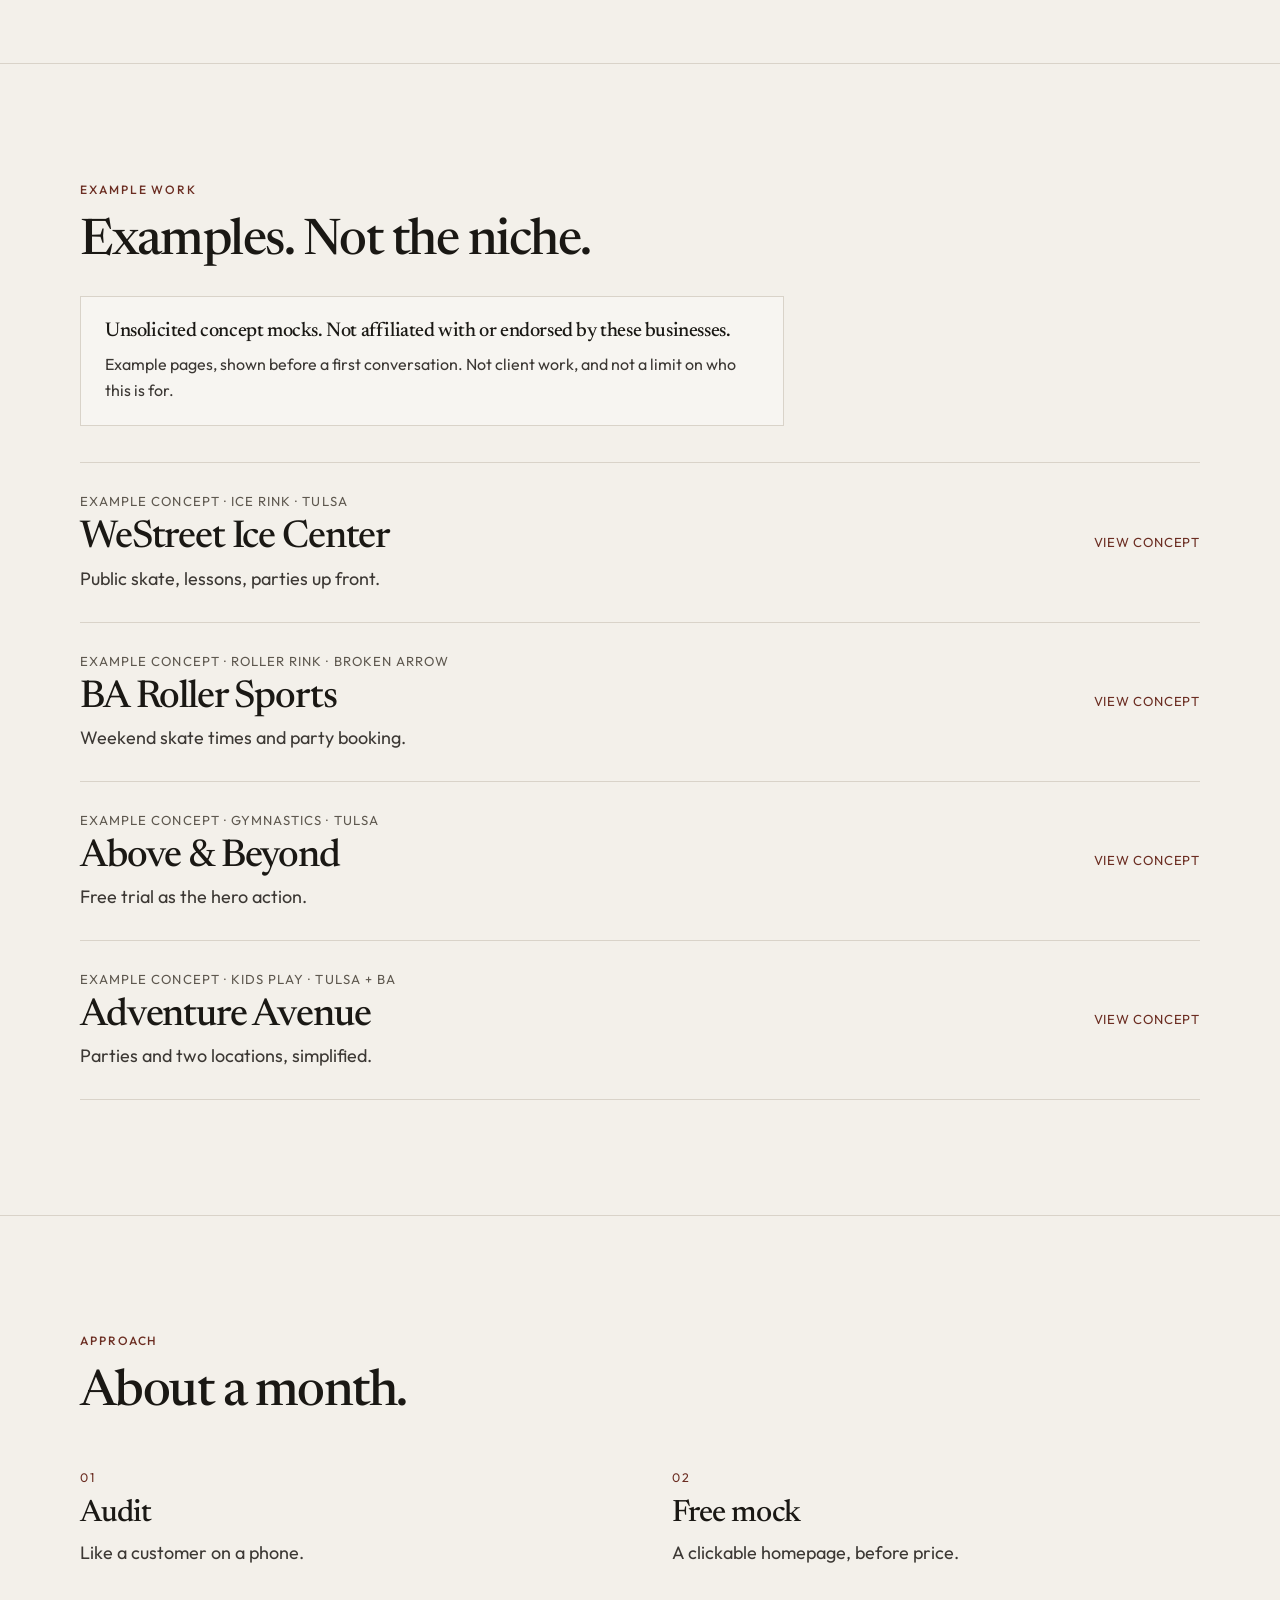
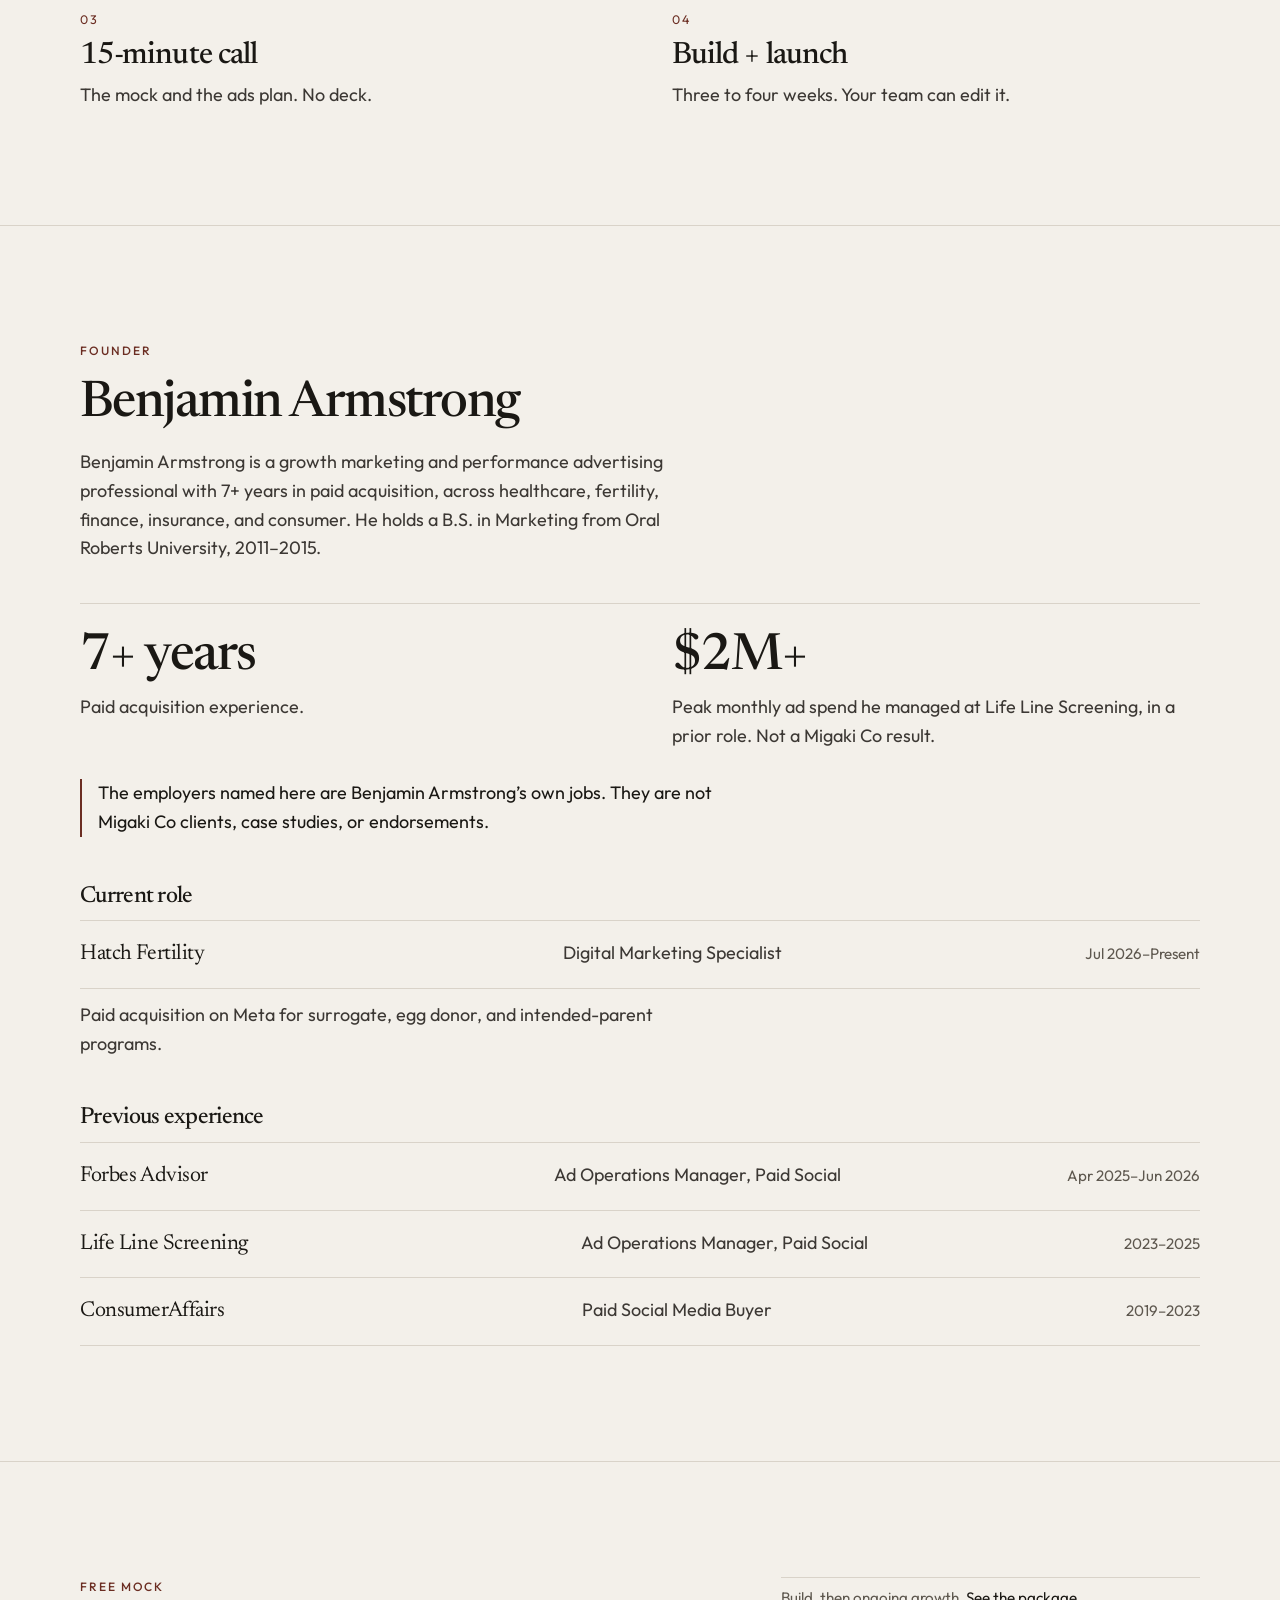
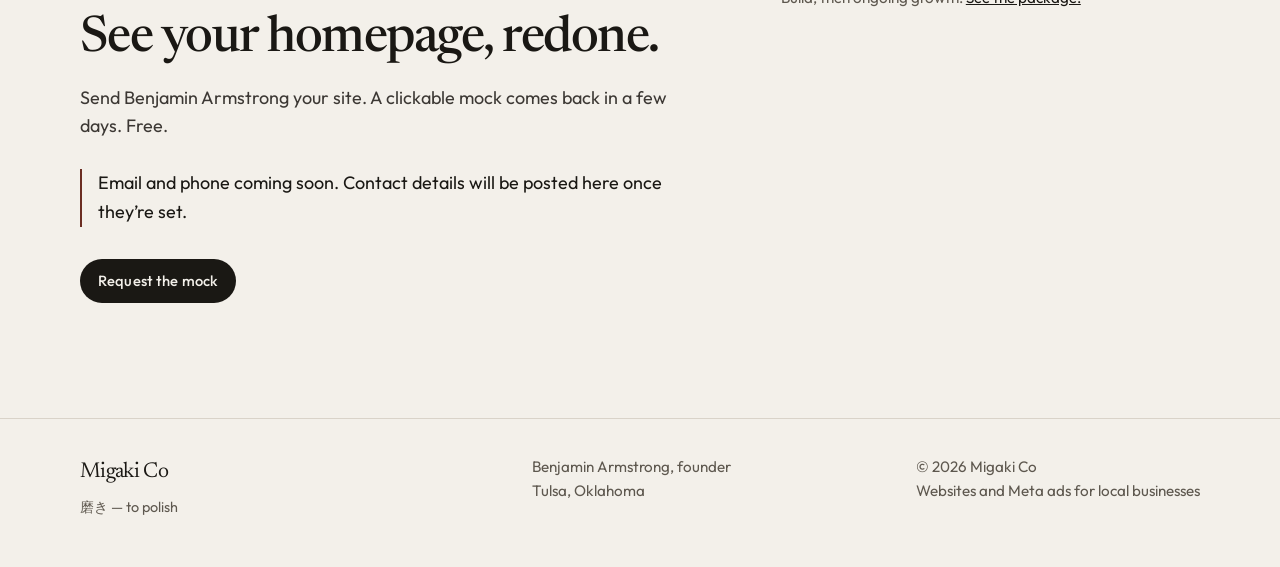
==== commit 34370e35: "Update founder credentials onto the Migaki Co site. Keep the short agency copy from main and rename " ====
--- a/index.html
+++ b/index.html
@@ -22,6 +22,7 @@
       <nav class="nav" aria-label="Primary">
         <a href="/#work">Work</a>
         <a href="/#approach">Approach</a>
+        <a href="/#founder">Founder</a>
         <a href="/packages/">Packages</a>
         <a href="/contact/">Contact</a>
       </nav>
@@ -35,7 +36,7 @@
           <p class="eyebrow">For local businesses</p>
           <h1>Websites and Meta ads that drive conversions.</h1>
           <p class="lede">For any local business. The site and the campaigns point at the next step.</p>
-          <p class="by">Founded by Benjamin Armstrong</p>
+          <p class="by"><a href="#founder">Founded by Benjamin Armstrong</a></p>
           <div class="actions">
             <a class="btn" href="/contact/">Get a free mock</a>
             <a class="btn quiet" href="#work">See the work</a>
@@ -145,6 +146,58 @@
       </div>
     </section>
 
+    <section class="block" id="founder" aria-labelledby="founder-title">
+      <div class="wrap">
+        <p class="eyebrow">Founder</p>
+        <h2 id="founder-title">Benjamin Armstrong</h2>
+        <p class="intro">Benjamin Armstrong is a growth marketing and performance advertising professional with 7+ years in paid acquisition, across healthcare, fertility, finance, insurance, and consumer. He holds a B.S. in Marketing from Oral Roberts University, 2011–2015.</p>
+        <ul class="creds">
+          <li>
+            <strong>7+ years</strong>
+            <span>Paid acquisition experience.</span>
+          </li>
+          <li>
+            <strong>$2M+</strong>
+            <span>Peak monthly ad spend he managed at Life Line Screening, in a prior role. Not a Migaki Co result.</span>
+          </li>
+        </ul>
+        <p class="note">The employers named here are Benjamin Armstrong’s own jobs. They are not Migaki Co clients, case studies, or endorsements.</p>
+
+        <div class="role-group">
+          <h3>Current role</h3>
+          <ul class="roles">
+            <li>
+              <p class="role-org">Hatch Fertility</p>
+              <p class="role-title">Digital Marketing Specialist</p>
+              <p class="when">Jul 2026–Present</p>
+            </li>
+          </ul>
+          <p class="role-scope">Paid acquisition on Meta for surrogate, egg donor, and intended-parent programs.</p>
+        </div>
+
+        <div class="role-group">
+          <h3>Previous experience</h3>
+          <ul class="roles">
+            <li>
+              <p class="role-org">Forbes Advisor</p>
+              <p class="role-title">Ad Operations Manager, Paid Social</p>
+              <p class="when">Apr 2025–Jun 2026</p>
+            </li>
+            <li>
+              <p class="role-org">Life Line Screening</p>
+              <p class="role-title">Ad Operations Manager, Paid Social</p>
+              <p class="when">2023–2025</p>
+            </li>
+            <li>
+              <p class="role-org">ConsumerAffairs</p>
+              <p class="role-title">Paid Social Media Buyer</p>
+              <p class="when">2019–2023</p>
+            </li>
+          </ul>
+        </div>
+      </div>
+    </section>
+
     <section class="block" id="contact" aria-labelledby="contact-title">
       <div class="wrap close-grid">
         <div>
--- a/styles.css
+++ b/styles.css
@@ -409,8 +409,90 @@
   margin: 28px 0 0;
   padding-left: 16px;
   border-left: 2px solid var(--accent);
-  max-width: 36rem;
-  color: var(--ink);
+  max-width: 40rem;
+  color: var(--ink);
+}
+
+.creds {
+  list-style: none;
+  display: grid;
+  grid-template-columns: 1fr 1fr;
+  gap: 28px 64px;
+  margin: 40px 0 0;
+  padding: 28px 0 0;
+  border-top: 1px solid var(--line);
+}
+
+.creds strong {
+  display: block;
+  font-family: var(--serif);
+  font-weight: 500;
+  font-size: clamp(2.4rem, 4vw, 3.4rem);
+  letter-spacing: -0.03em;
+  line-height: 1;
+}
+
+.creds span {
+  display: block;
+  margin-top: 10px;
+  max-width: 34rem;
+  color: var(--soft);
+}
+
+.role-group {
+  margin-top: 48px;
+}
+
+.role-group h3 {
+  font-size: 1.45rem;
+}
+
+.roles {
+  list-style: none;
+  margin: 12px 0 0;
+  padding: 0;
+}
+
+.roles li {
+  display: grid;
+  grid-template-columns: minmax(0, 1.15fr) minmax(0, 1.25fr) auto;
+  gap: 4px 28px;
+  align-items: baseline;
+  padding: 16px 0;
+  border-bottom: 1px solid var(--line);
+}
+
+.roles li:first-child {
+  border-top: 1px solid var(--line);
+}
+
+.role-org,
+.role-title,
+.when,
+.role-scope {
+  margin: 0;
+}
+
+.role-org {
+  font-family: var(--serif);
+  font-size: 1.35rem;
+  letter-spacing: -0.02em;
+}
+
+.role-title {
+  color: var(--soft);
+}
+
+.when {
+  color: var(--mute);
+  font-size: 0.95rem;
+  text-align: right;
+}
+
+.role-scope {
+  margin-top: 12px;
+  max-width: 40rem;
+  color: var(--soft);
 }
 
 .price {
@@ -544,7 +626,8 @@
   .close-grid,
   .split,
   .footer-grid,
-  .places {
+  .places,
+  .creds {
     grid-template-columns: 1fr;
   }
 
@@ -574,6 +657,14 @@
 
   .work-row:hover .work-go {
     transform: none;
+  }
+
+  .roles li {
+    grid-template-columns: 1fr;
+  }
+
+  .when {
+    text-align: left;
   }
 }
 
